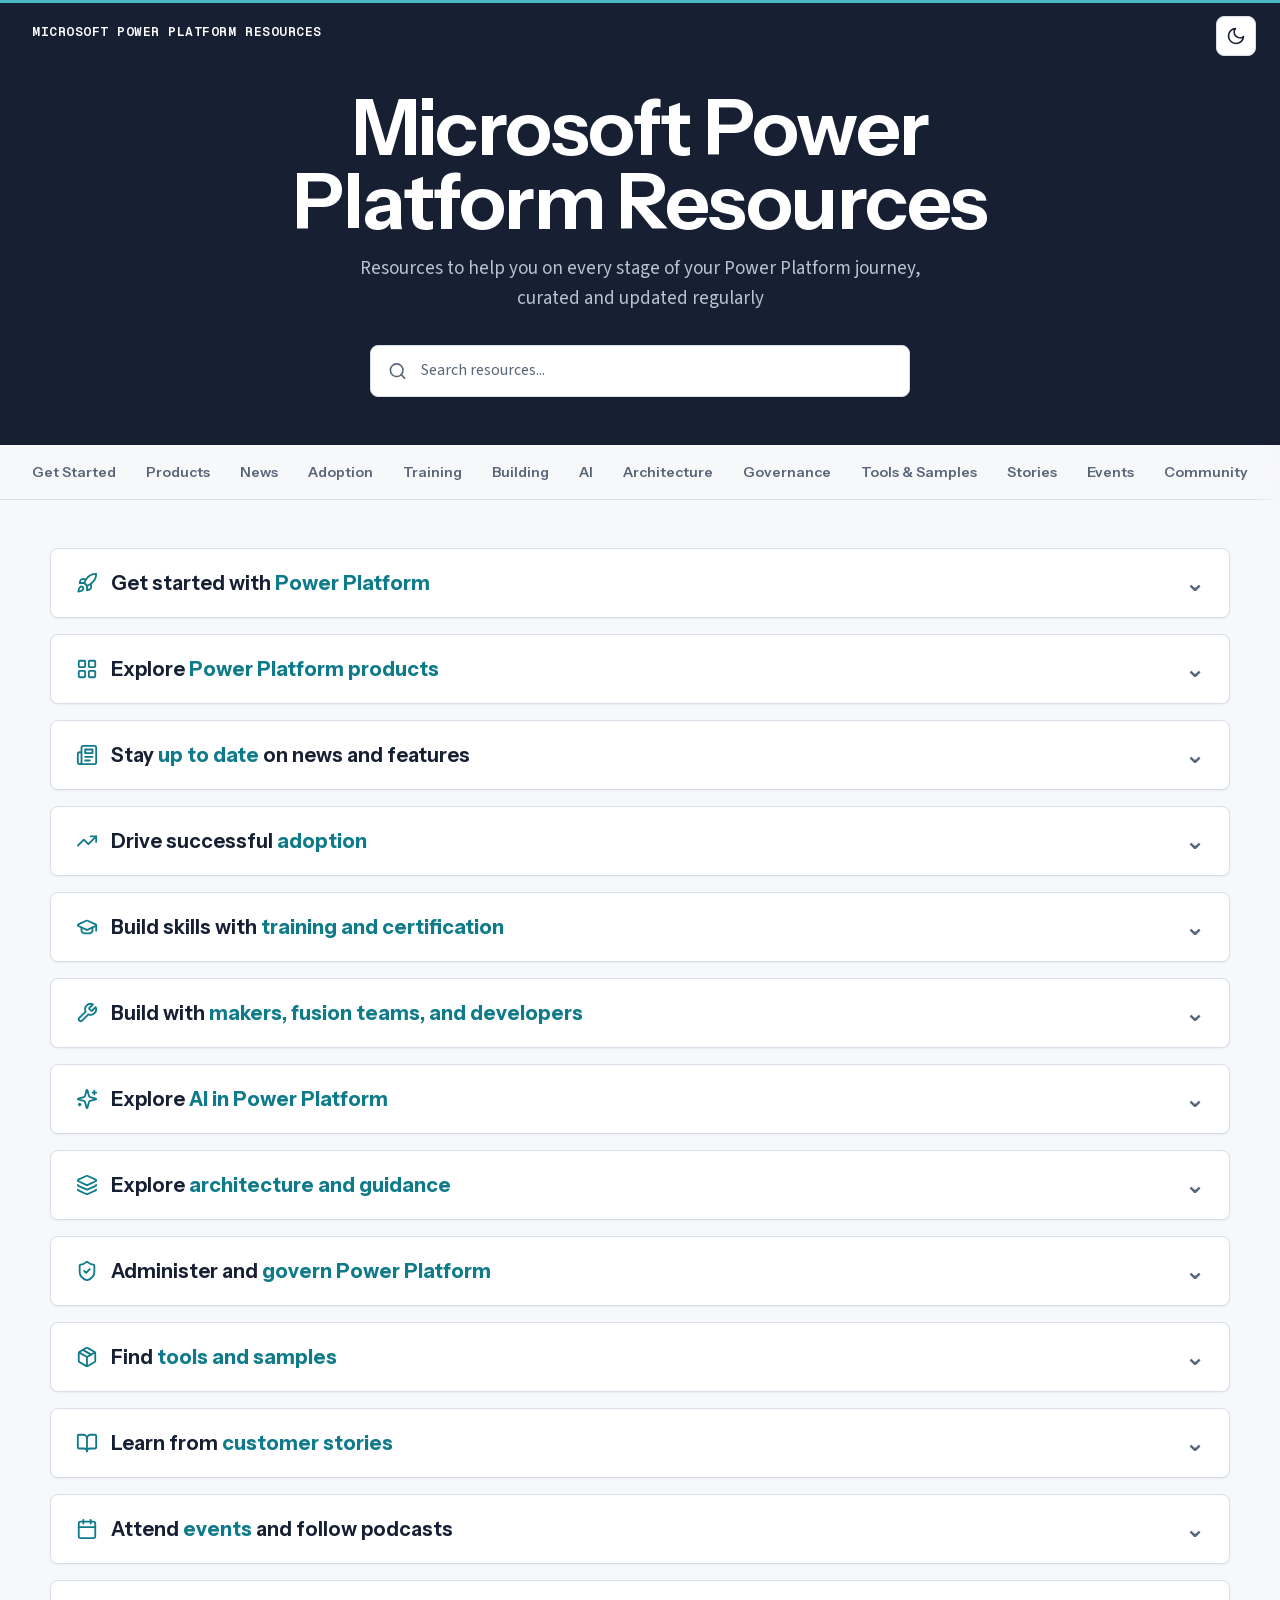
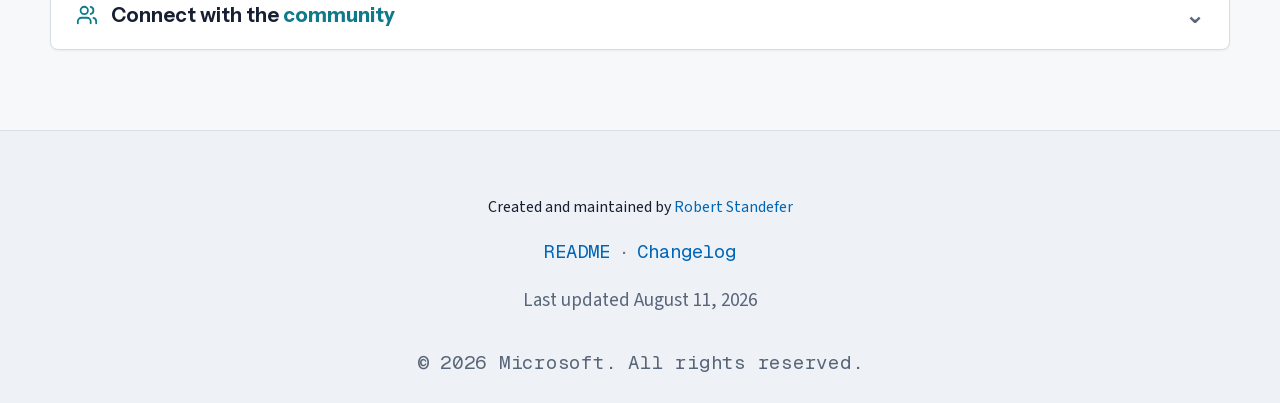
==== index.html @ 8df92d92 "Added footer links" ====
<!DOCTYPE HTML>
<html>

<head>
	<title>Microsoft Power Platform Resources</title>
	<meta charset="utf-8" />
	<meta name="viewport" content="width=device-width, initial-scale=1" />
	<meta name="description"
		content="A curated collection of learning, adoption, architecture, governance, development, AI, and community resources for Microsoft Power Platform." />
	<meta name="theme-color" content="#172033" />
	<link rel="canonical" href="https://microsoft.github.io/power-platform-resources/" />

	<meta property="og:type" content="website" />
	<meta property="og:site_name" content="Microsoft Power Platform Resources" />
	<meta property="og:title" content="Microsoft Power Platform Resources" />
	<meta property="og:description"
		content="Curated learning, adoption, architecture, governance, development, AI, and community resources for every stage of your Power Platform journey." />
	<meta property="og:url" content="https://microsoft.github.io/power-platform-resources/" />
	<meta property="og:locale" content="en_US" />
	<meta property="og:image"
		content="https://microsoft.github.io/power-platform-resources/images/og-power-platform-resources.png" />
	<meta property="og:image:secure_url"
		content="https://microsoft.github.io/power-platform-resources/images/og-power-platform-resources.png" />
	<meta property="og:image:type" content="image/png" />
	<meta property="og:image:width" content="1200" />
	<meta property="og:image:height" content="630" />
	<meta property="og:image:alt"
		content="Microsoft Power Platform Resources — curated guidance for every stage of your journey." />

	<meta name="twitter:card" content="summary_large_image" />
	<meta name="twitter:title" content="Microsoft Power Platform Resources" />
	<meta name="twitter:description"
		content="Curated resources for learning, building, governing, and growing with Microsoft Power Platform." />
	<meta name="twitter:image"
		content="https://microsoft.github.io/power-platform-resources/images/og-power-platform-resources.png" />
	<meta name="twitter:image:alt"
		content="Microsoft Power Platform Resources — curated guidance for every stage of your journey." />
	<script>
		(() => {
			const isValid = (value) => value === "light" || value === "dark";
			const param = new URLSearchParams(window.location.search).get("clawpilotTheme");
			let saved = null;
			try {
				saved = window.localStorage.getItem("clawpilotTheme");
			} catch (error) {
				saved = null;
			}
			const system = window.matchMedia("(prefers-color-scheme: dark)").matches ? "dark" : "light";
			const theme = [param, saved, system].find(isValid) || "light";
			document.documentElement.setAttribute("data-theme", theme);
		})();
	</script>
	<link rel="stylesheet" href="assets/css/main.css" />
	<link rel="icon" href="images/banner.png" sizes="32x32">
</head>

<body class="landing is-preload">
	<div class="site-controls">
		<button id="theme-toggle" class="theme-toggle" type="button" aria-label="Switch color theme">
			<svg class="icon-moon" viewBox="0 0 24 24" aria-hidden="true">
				<path d="M21 12.79A9 9 0 1 1 11.21 3 7 7 0 0 0 21 12.79Z"></path>
			</svg>
			<svg class="icon-sun" viewBox="0 0 24 24" aria-hidden="true">
				<circle cx="12" cy="12" r="4"></circle>
				<path d="M12 2v2M12 20v2M4.93 4.93l1.42 1.42M17.66 17.66l1.41 1.41M2 12h2M20 12h2M4.93 19.07l1.42-1.42M17.66 6.34l1.41-1.41"></path>
			</svg>
		</button>
	</div>
	<header id="header" class="alt">
		<h1 id="logo"><a href="index.html">Microsoft Power Platform Resources</a></h1>
	</header>

	<!-- Banner -->
	<section id="banner">
		<div class="content">
			<div class="inner">
				<header>
					<h2>Microsoft Power Platform Resources</h2>
					<p>Resources to help you on every stage of your Power Platform journey,<br/> curated and updated regularly</p>
				</header>
				<div class="search-bar">
					<svg viewBox="0 0 24 24" aria-hidden="true">
						<circle cx="11" cy="11" r="8"></circle>
						<path d="m21 21-4.35-4.35"></path>
					</svg>
					<input id="searchInput" type="search" aria-label="Search resources"
						placeholder="Search resources..." autocomplete="off" />
				</div>
				<!-- <ul class="actions">
					<li><a href="#resources" class="button huge">Learning resources</a></li>
					<li><a href="#tools-samples" class="button huge">Tools</a></li>
				</ul> -->
			</div>
		</div>
	</section>
	<nav class="nav-strip" aria-label="Resource categories">
		<a href="#get-started">Get Started</a>
		<a href="#products">Products</a>
		<a href="#news">News</a>
		<a href="#adoption">Adoption</a>
		<a href="#training">Training</a>
		<a href="#building">Building</a>
		<a href="#ai-copilot">AI</a>
		<a href="#architecture-guidance">Architecture</a>
		<a href="#governance">Governance</a>
		<a href="#tools-samples">Tools &amp; Samples</a>
		<a href="#stories">Stories</a>
		<a href="#events">Events</a>
		<a href="#community">Community</a>
	</nav>
	<section id="resources" class="wrapper">
		<div class="inner">
			<div id="noResults" class="no-results" hidden role="status" aria-live="polite">
				<p class="no-results-title">No resources match <b><span id="noResultsQuery"></span></b>.</p>
				<p class="no-results-help">Try a different term, or browse everything.</p>
				<button type="button" id="clearSearch" class="no-results-clear">Clear search</button>
			</div>
			<details id="get-started">
				<summary><span class="cat-icon"><svg viewBox="0 0 24 24" fill="none" stroke="currentColor" stroke-width="2" stroke-linecap="round" stroke-linejoin="round" aria-hidden="true"><path d="M4.5 16.5c-1.5 1.26-2 5-2 5s3.74-.5 5-2c.71-.84.7-2.13-.09-2.91a2.18 2.18 0 0 0-2.91-.09z"/><path d="m12 15-3-3a22 22 0 0 1 2-3.95A12.88 12.88 0 0 1 22 2c0 2.72-.78 7.5-6 11a22.35 22.35 0 0 1-4 2z"/><path d="M9 12H4s.55-3.03 2-4c1.62-1.08 5 0 5 0"/><path d="M12 15v5s3.03-.55 4-2c1.08-1.62 0-5 0-5"/></svg></span>Get started with <b>Power Platform</b></summary>

				<ul>
					<h5>Get informed</h5>
					<li><a href="https://www.microsoft.com/power-platform/blog/2026/03/12/from-apps-to-agents-rearchitecting-enterprise-work-around-intent/"
							target="_blank" rel="noopener">From apps to agents: rearchitecting enterprise work around
							intent</a> by Charles Lamanna</li>
					<li><a href="https://www.microsoft.com/power-platform/blog/2025/11/18/inside-the-new-power-apps-the-future-of-app-development/"
							target="_blank" rel="noopener">Inside the new Power Apps: the future of app development</a>
					</li>
					<li>Product overviews - <a href="https://powerplatform.com" target="_blank" rel="noopener">Power
							Platform</a> | <a href="https://powerapps.com" target="_blank" rel="noopener">Power Apps</a>
						| <a href="https://www.microsoft.com/power-platform/products/power-automate" target="_blank"
							rel="noopener">Power Automate</a> | <a
							href="https://www.microsoft.com/power-platform/products/power-pages/" target="_blank"
							rel="noopener">Power Pages</a> | <a href="https://aka.ms/Dataverse" target="_blank"
							rel="noopener">Dataverse</a> | <a href="https://powerbi.com" target="_blank"
							rel="noopener">Power BI</a> | <a href="https://powerplatform.microsoft.com/trusted-cloud/"
							target="_blank" rel="noopener">Security and Governance</a> | <a
							href="https://powerplatform.microsoft.com/connectors/" target="_blank"
							rel="noopener">Connectors</a></li>
					<li>Customer stories - <a href="https://aka.ms/PowerPlatformStories" target="_blank"
							rel="noopener">100+ stories</a> | <a href="https://aka.ms/PowerPlatformVideos"
							target="_blank" rel="noopener">100+ videos</a> | <a href="https://aka.ms/PowerChamps"
							target="_blank" rel="noopener">25+ hero profiles</a> | <a href="https://aka.ms/PowerForPros"
							target="_blank" rel="noopener">Pro-dev stories</a> | <a
							href="https://learn.microsoft.com/power-platform/guidance/case-studies/"
							target="_blank" rel="noopener">Technical case studies</a></li>
				</ul>
				<ul>
					<h5>Learn</h5>
					<li>Start learning - <a href="https://learn.microsoft.com/training/powerplatform/" target="_blank"
							rel="noopener">Power Platform training hub</a> | <a
							href="https://learn.microsoft.com/training/browse/?products=power-platform" target="_blank"
							rel="noopener">browse all learning paths and modules</a></li>
					<li>Join a free hands-on learning program - <a href="https://powerup.microsoft.com/" target="_blank"
							rel="noopener">Power Up</a></li>
					<li>Create your first - <a
							href="https://learn.microsoft.com/power-apps/maker/plan-designer/create-plan"
							target="_blank" rel="noopener">solution with the plan designer</a> | <a
							href="https://learn.microsoft.com/training/paths/create-powerapps/" target="_blank"
							rel="noopener">canvas app</a> | <a
							href="https://learn.microsoft.com/power-apps/maker/model-driven-apps/model-driven-app-overview"
							target="_blank" rel="noopener">model-driven app</a> | <a
							href="https://learn.microsoft.com/power-automate/getting-started" target="_blank"
							rel="noopener">cloud flow</a> | <a
							href="https://learn.microsoft.com/power-pages/getting-started/create-manage"
							target="_blank" rel="noopener">website</a></li>
					<li>Join an 'in a Day' workshop - <a
							href="https://learn.microsoft.com/power-platform/guidance/adoption/in-a-day"
							target="_blank" rel="noopener">workshop guidance</a> | <a href="https://aka.ms/appinaday"
							target="_blank" rel="noopener">App in a Day</a> | <a href="https://aka.ms/RPAInADay"
							target="_blank" rel="noopener">Automation in a Day</a> | <a
							href="https://aka.ms/PowerPagesInADay" target="_blank" rel="noopener">Power Pages in a
							Day</a></li>
					<li>Sign in and explore samples and templates - <a href="https://make.powerapps.com" target="_blank"
							rel="noopener">Power Apps</a> | <a href="https://make.powerautomate.com" target="_blank"
							rel="noopener">Power Automate</a> | <a href="https://make.powerpages.microsoft.com"
							target="_blank" rel="noopener">Power Pages</a></li>
					<li>Browse product documentation - <a href="https://learn.microsoft.com/power-apps/"
							target="_blank" rel="noopener">Power Apps</a> | <a
							href="https://learn.microsoft.com/power-automate/" target="_blank" rel="noopener">Power
							Automate</a> | <a href="https://learn.microsoft.com/power-pages/" target="_blank"
							rel="noopener">Power Pages</a> | <a
							href="https://learn.microsoft.com/power-apps/maker/data-platform/data-platform-intro"
							target="_blank" rel="noopener">Dataverse</a> | <a
							href="https://learn.microsoft.com/power-bi/" target="_blank" rel="noopener">Power BI</a> |
						<a href="https://learn.microsoft.com/connectors/" target="_blank" rel="noopener">Connectors</a>
					</li>
					<li>Watch videos - <a href="https://www.youtube.com/@MSPowerPlatform" target="_blank"
							rel="noopener">Power Platform</a> | <a href="https://www.youtube.com/@MicrosoftPowerApps"
							target="_blank" rel="noopener">Power Apps</a> | <a
							href="https://www.youtube.com/@MicrosoftPowerAutomate" target="_blank" rel="noopener">Power
							Automate</a> | <a href="https://www.youtube.com/user/mspowerbi" target="_blank"
							rel="noopener">Power BI</a> | <a href="https://aka.ms/powercatlive" target="_blank"
							rel="noopener">Power CAT Live</a> | <a
							href="https://www.youtube.com/playlist?list=PLXtHYVsvn_b9MQ5eu2zb9ZYNLnDWsYAeL"
							target="_blank" rel="noopener">Power Platform on Microsoft Mechanics</a></li>
					<li><a href="https://community.powerplatform.com/" target="_blank" rel="noopener">Power Platform
							Community</a></li>
					<li><a href="https://www.microsoft.com/power-platform/products/power-apps/partners"
							target="_blank" rel="noopener">Get expert help from partners</a></li>
				</ul>
			</details>

			<details id="products">
				<summary><span class="cat-icon"><svg viewBox="0 0 24 24" fill="none" stroke="currentColor" stroke-width="2" stroke-linecap="round" stroke-linejoin="round" aria-hidden="true"><rect width="7" height="7" x="3" y="3" rx="1"/><rect width="7" height="7" x="14" y="3" rx="1"/><rect width="7" height="7" x="3" y="14" rx="1"/><rect width="7" height="7" x="14" y="14" rx="1"/></svg></span>Explore <b>Power Platform products</b></summary>
				<h5>Power Apps</h5>
				<ul>
					<li><a href="https://powerapps.microsoft.com/" target="_blank" rel="noopener">Website</a> | <a
							href="https://www.microsoft.com/power-platform/blog/power-apps/" target="_blank"
							rel="noopener">Blog</a> | <a href="https://learn.microsoft.com/power-apps/" target="_blank"
							rel="noopener">Documentation</a> | <a
							href="https://community.powerplatform.com/forums/thread/?groupid=b5652dc6-2c99-4e33-8b6f-45be4a896a40"
							target="_blank" rel="noopener">Community</a> | <a href="https://aka.ms/powerapps-ideas"
							target="_blank" rel="noopener">Suggest Ideas</a></li>
					<li><a href="https://learn.microsoft.com/power-apps/whats-new" target="_blank" rel="noopener">What's
							new in Power Apps</a></li>
					<li>The new Power Apps (vibe coding) - <a href="https://vibe.powerapps.com" target="_blank"
							rel="noopener">vibe.powerapps.com</a> | <a
							href="https://learn.microsoft.com/power-apps/vibe/overview" target="_blank"
							rel="noopener">documentation</a></li>
					<li>Canvas apps - <a
							href="https://learn.microsoft.com/power-apps/maker/canvas-apps/getting-started"
							target="_blank" rel="noopener">complete guide to building canvas apps</a></li>
					<li>Model-driven apps - <a
							href="https://learn.microsoft.com/power-apps/maker/model-driven-apps/model-driven-app-overview"
							target="_blank" rel="noopener">overview</a> | <a
							href="https://learn.microsoft.com/power-apps/maker/model-driven-apps/model-app-page-overview"
							target="_blank" rel="noopener">custom pages</a></li>
					<li><a href="https://www.microsoft.com/power-platform/products/power-apps/pricing" target="_blank"
							rel="noopener">Licensing and pricing</a></li>
					<li>Support - <a
							href="https://learn.microsoft.com/troubleshoot/power-platform/power-apps/create-and-use-apps/common-issues-and-resolutions"
							target="_blank" rel="noopener">common issues and resolutions</a> | <a
							href="https://www.microsoft.com/power-platform/products/power-apps/support" target="_blank"
							rel="noopener">create a support ticket</a></li>
				</ul>
				<h5>Power Automate</h5>
				<ul>
					<li><a href="https://make.powerautomate.com/" target="_blank" rel="noopener">Website</a> | <a
							href="https://techcommunity.microsoft.com/t5/power-automate-blog/bg-p/PowerAutomate"
							target="_blank" rel="noopener">Blog</a> | <a
							href="https://learn.microsoft.com/power-automate/" target="_blank"
							rel="noopener">Documentation</a> | <a
							href="https://community.powerplatform.com/forums/thread/?groupid=46ce02a3-e1a7-4176-81fc-d93a4001d287"
							target="_blank" rel="noopener">Community</a> | <a href="https://aka.ms/msflow-ideas"
							target="_blank" rel="noopener">Suggest Ideas</a></li>
					<li><a href="https://learn.microsoft.com/power-automate/whats-new" target="_blank"
							rel="noopener">What's new in Power Automate</a></li>
					<li>Flow types - <a href="https://learn.microsoft.com/power-automate/flow-types" target="_blank"
							rel="noopener">cloud, desktop, and generative flows</a> | <a
							href="https://learn.microsoft.com/power-automate/overview-cloud" target="_blank"
							rel="noopener">cloud flows overview</a> | <a
							href="https://learn.microsoft.com/power-automate/desktop-flows/introduction"
							target="_blank" rel="noopener">desktop flows and RPA</a></li>
					<li><a href="https://www.microsoft.com/power-platform/products/power-automate/pricing"
							target="_blank" rel="noopener">Licensing and pricing</a></li>
					<li><a href="https://www.microsoft.com/power-platform/products/power-automate/support"
							target="_blank" rel="noopener">Support</a></li>
				</ul>
				<h5>Power Pages</h5>
				<ul>
					<li><a href="https://www.microsoft.com/power-platform/products/power-pages/" target="_blank"
							rel="noopener">Website</a> | <a href="https://learn.microsoft.com/power-pages/introduction"
							target="_blank" rel="noopener">Documentation</a> | <a
							href="https://community.powerplatform.com/forums/thread/?groupid=5499ddd0-dd7f-4c63-97e9-b2bba866b08f"
							target="_blank" rel="noopener">Community</a> | <a href="https://aka.ms/MPP_Ideas"
							target="_blank" rel="noopener">Suggest Ideas</a></li>
					<li>Get started - <a
							href="https://learn.microsoft.com/power-pages/getting-started/tutorial-overview"
							target="_blank" rel="noopener">tutorials</a> | <a
							href="https://learn.microsoft.com/power-pages/templates/" target="_blank"
							rel="noopener">site templates</a> | <a href="https://make.powerpages.microsoft.com/"
							target="_blank" rel="noopener">design studio</a></li>
					<li>Learning paths - <a href="https://learn.microsoft.com/training/paths/power-pages-get-started/"
							target="_blank" rel="noopener">get started with Power Pages</a> | <a
							href="https://learn.microsoft.com/training/paths/extend-power-pages/" target="_blank"
							rel="noopener">extend Power Pages</a></li>
					<li><a href="https://www.microsoft.com/power-platform/products/power-pages/support" target="_blank"
							rel="noopener">Support</a></li>
				</ul>
				<h5>Microsoft Dataverse</h5>
				<ul>
					<li><a href="https://aka.ms/Dataverse" target="_blank" rel="noopener">Website</a> | <a
							href="https://learn.microsoft.com/power-apps/maker/data-platform/data-platform-intro"
							target="_blank" rel="noopener">Documentation</a> | <a
							href="https://learn.microsoft.com/power-apps/developer/data-platform/overview"
							target="_blank" rel="noopener">Developer guide</a></li>
					<li>Build your data model - <a
							href="https://learn.microsoft.com/power-apps/maker/data-platform/create-edit-entities-portal"
							target="_blank" rel="noopener">create and edit tables</a> | <a
							href="https://learn.microsoft.com/power-apps/maker/data-platform/data-platform-create-business-rule"
							target="_blank" rel="noopener">business rules</a> | <a
							href="https://learn.microsoft.com/power-apps/maker/data-platform/create-edit-virtual-entities"
							target="_blank" rel="noopener">virtual tables</a> | <a
							href="https://learn.microsoft.com/power-apps/maker/data-platform/create-edit-elastic-tables"
							target="_blank" rel="noopener">elastic tables</a></li>
					<li><a href="https://learn.microsoft.com/power-apps/teams/overview-data-platform" target="_blank"
							rel="noopener">Dataverse for Teams</a></li>
					<li><a href="https://learn.microsoft.com/power-platform/admin/capacity-storage" target="_blank"
							rel="noopener">Capacity and storage</a></li>
				</ul>
				<h5>Power BI</h5>
				<ul>
					<li><a href="https://powerbi.com" target="_blank" rel="noopener">Website</a> | <a
							href="https://powerbi.microsoft.com/blog/" target="_blank" rel="noopener">Blog</a> | <a
							href="https://learn.microsoft.com/power-bi/" target="_blank" rel="noopener">Documentation</a>
						| <a href="https://community.powerbi.com/" target="_blank" rel="noopener">Community</a></li>
					<li><a href="https://powerbi.microsoft.com/roadmap/" target="_blank" rel="noopener">Product
							updates</a></li>
					<li><a href="https://www.youtube.com/user/mspowerbi" target="_blank" rel="noopener">YouTube
							channel</a></li>
					<li><a href="https://powerbi.microsoft.com/pricing/" target="_blank" rel="noopener">Licensing and
							pricing</a></li>
				</ul>
			</details>
			<details id="news">
				<summary><span class="cat-icon"><svg viewBox="0 0 24 24" fill="none" stroke="currentColor" stroke-width="2" stroke-linecap="round" stroke-linejoin="round" aria-hidden="true"><path d="M4 22h16a2 2 0 0 0 2-2V4a2 2 0 0 0-2-2H8a2 2 0 0 0-2 2v16a2 2 0 0 1-2 2Zm0 0a2 2 0 0 1-2-2v-9c0-1.1.9-2 2-2h2"/><path d="M18 14h-8"/><path d="M15 18h-5"/><path d="M10 6h8v4h-8V6Z"/></svg></span>Stay <b>up to date</b> on news and features</summary>
				<ul>
					<li>Latest shipped features - <a href="https://aka.ms/PAWeeklyReleaseNotes" target="_blank"
							rel="noopener">Power Apps released versions</a> | <a
							href="https://learn.microsoft.com/power-platform/released-versions/power-automate"
							target="_blank" rel="noopener">Power Automate released versions</a></li>
					<li>What's new - <a href="https://learn.microsoft.com/power-apps/whats-new" target="_blank"
							rel="noopener">Power Apps</a> | <a href="https://learn.microsoft.com/power-automate/whats-new"
							target="_blank" rel="noopener">Power Automate</a> | <a
							href="https://www.microsoft.com/power-platform/blog/2026/08/06/whats-new-in-power-platform-july-august-2026-feature-update/"
							target="_blank" rel="noopener">Monthly feature update (blog)</a></li>
					<li>Release plans - <a href="https://learn.microsoft.com/power-platform/release-plan/2026wave1/"
							target="_blank" rel="noopener">2026 Wave 1</a> | <a
							href="https://aka.ms/PowerPlatformReleasePlanner" target="_blank" rel="noopener">Release
							Planner</a></li>
					<li>2026 Wave 1 by product - <a
							href="https://learn.microsoft.com/power-platform/release-plan/2026wave1/power-apps/"
							target="_blank" rel="noopener">Power Apps</a> | <a
							href="https://learn.microsoft.com/power-platform/release-plan/2026wave1/power-automate/"
							target="_blank" rel="noopener">Power Automate</a> | <a
							href="https://learn.microsoft.com/power-platform/release-plan/2026wave1/power-pages/"
							target="_blank" rel="noopener">Power Pages</a> | <a
							href="https://learn.microsoft.com/power-platform/release-plan/2026wave1/data-platform/"
							target="_blank" rel="noopener">Dataverse</a> | <a
							href="https://learn.microsoft.com/power-platform/release-plan/2026wave1/power-platform-governance-administration/"
							target="_blank" rel="noopener">Governance and administration</a></li>
					<li>Important changes and deprecations - <a
							href="https://learn.microsoft.com/power-platform/important-changes-coming" target="_blank"
							rel="noopener">Power Platform</a> | <a
							href="https://learn.microsoft.com/power-apps/maker/canvas-apps/important-changes-deprecations"
							target="_blank" rel="noopener">canvas apps</a></li>
					<li>Event announcements - <a
							href="https://news.microsoft.com/build-2026-live-blog/microsoft-build-2026-live/"
							target="_blank" rel="noopener">Microsoft Build 2026</a> | <a
							href="https://www.microsoft.com/power-platform/blog/2026/06/04/microsoft-dataverse-plugin-unleashing-coding-agents-on-the-enterprise-microsoft-build-2026/"
							target="_blank" rel="noopener">Dataverse plugin at Build 2026</a></li>
					<li><a href="https://www.microsoft.com/power-platform/blog/2026/07/06/dataverse-july2026/"
							target="_blank" rel="noopener">Dataverse is your agent data platform</a></li>
				</ul>
			</details>
			<details id="adoption">
				<summary><span class="cat-icon"><svg viewBox="0 0 24 24" fill="none" stroke="currentColor" stroke-width="2" stroke-linecap="round" stroke-linejoin="round" aria-hidden="true"><polyline points="22 7 13.5 15.5 8.5 10.5 2 17"/><polyline points="16 7 22 7 22 13"/></svg></span>Drive successful <b>adoption</b></summary>
				<ul>
					<li><a href="https://adoption.microsoft.com/powerplatform" target="_blank" rel="noopener">Power
							Platform Adoption</a> | <a href="https://aka.ms/powerplatformadoptionworkbook"
							target="_blank" rel="noopener">workbook (PPT)</a> | <a
							href="https://learn.microsoft.com/power-platform/guidance/adoption/methodology"
							target="_blank" rel="noopener">adoption methodology</a> | <a
							href="https://learn.microsoft.com/power-platform/guidance/adoption/maturity-model"
							target="_blank" rel="noopener">maturity model</a></li>
					<li><a href="https://learn.microsoft.com/assessments/3c62fd23-9d36-491c-8941-26d5553365f8/"
							target="_blank" rel="noopener">Adoption assessment</a> | <a
							href="https://aka.ms/pasolutionreview" target="_blank" rel="noopener">Power Platform
							Solution Assessment</a></li>
					<li>Patterns of Value - <a
							href="https://adoption.microsoft.com/customer-hub/patterns-of-value-power-platform/"
							target="_blank" rel="noopener">webinar series</a></li>
					<li>Run your own enablement events - <a
							href="https://learn.microsoft.com/power-platform/guidance/adoption/in-a-day"
							target="_blank" rel="noopener">'in a Day' workshop guidance</a></li>
					<li>Guidance and best practices - <a href="https://aka.ms/PowerPlatformGuidance" target="_blank"
							rel="noopener">Power Platform guidance</a> | <a
							href="https://learn.microsoft.com/power-apps/guidance/" target="_blank" rel="noopener">Power
							Apps guidance</a> | <a href="https://learn.microsoft.com/power-automate/guidance/"
							target="_blank" rel="noopener">Power Automate guidance</a> | <a
							href="https://learn.microsoft.com/power-pages/guidance/" target="_blank"
							rel="noopener">Power Pages guidance</a> | <a href="https://aka.ms/pparchseries"
							target="_blank" rel="noopener">architecture video series</a></li>
					<li>Architecture - <a href="https://aka.ms/powerarchitecture" target="_blank"
							rel="noopener">Guidance for architecting solutions</a> | <a href="https://aka.ms/powa"
							target="_blank" rel="noopener">Design and build well-architected workloads</a></li>
				</ul>
			</details>
			<details id="training">
				<summary><span class="cat-icon"><svg viewBox="0 0 24 24" fill="none" stroke="currentColor" stroke-width="2" stroke-linecap="round" stroke-linejoin="round" aria-hidden="true"><path d="M21.42 10.922a1 1 0 0 0-.019-1.838L12.83 5.18a2 2 0 0 0-1.66 0L2.6 9.08a1 1 0 0 0 0 1.832l8.57 3.908a2 2 0 0 0 1.66 0z"/><path d="M22 10v6"/><path d="M6 12.5V16a6 3 0 0 0 12 0v-3.5"/></svg></span>Build skills with <b>training and certification</b></summary>
				<h5>Microsoft certifications</h5>
				<ul>
					<li><a href="https://learn.microsoft.com/credentials/browse/?products=power-platform"
							target="_blank" rel="noopener">Browse Power Platform credentials</a></li>
					<li>Active certifications - <a
							href="https://learn.microsoft.com/credentials/certifications/power-platform-fundamentals/"
							target="_blank" rel="noopener">PL-900 Fundamentals</a> | <a
							href="https://learn.microsoft.com/credentials/certifications/power-platform-functional-consultant-associate/"
							target="_blank" rel="noopener">PL-200 Functional Consultant</a> | <a
							href="https://learn.microsoft.com/credentials/certifications/power-platform-developer-associate/"
							target="_blank" rel="noopener">PL-400 Developer</a></li>
					<li>Applied Skills - <a
							href="https://learn.microsoft.com/credentials/applied-skills/create-manage-canvas-apps-power-apps/"
							target="_blank" rel="noopener">Create and manage canvas apps with Power Apps</a> | <a
							href="https://learn.microsoft.com/credentials/applied-skills/create-and-manage-automated-processes-with-power-automate/"
							target="_blank" rel="noopener">Create and manage automated processes by using Power
							Automate</a></li>
				</ul>
				<h5>Microsoft Learn training</h5>
				<ul>
					<li><a href="https://learn.microsoft.com/training/powerplatform/" target="_blank"
							rel="noopener">Power Platform training hub</a> | <a
							href="https://learn.microsoft.com/training/browse/?products=power-platform" target="_blank"
							rel="noopener">browse all paths and modules</a></li>
					<li>Learning paths - <a
							href="https://learn.microsoft.com/training/paths/describe-business-value-microsoft-power-platform/"
							target="_blank" rel="noopener">business value of Power Platform</a> | <a
							href="https://learn.microsoft.com/training/paths/create-powerapps/" target="_blank"
							rel="noopener">create a canvas app</a> | <a
							href="https://learn.microsoft.com/training/paths/power-pages-get-started/" target="_blank"
							rel="noopener">get started with Power Pages</a></li>
					<li>Online workshops - <a href="https://aka.ms/appinaday" target="_blank" rel="noopener">App in a
							Day</a> | <a href="https://aka.ms/RPAInADay" target="_blank" rel="noopener">Automation in a
							Day</a> | <a href="https://aka.ms/PowerPagesInADay" target="_blank" rel="noopener">Power
							Pages in a Day</a></li>
					<li><a href="https://powerup.microsoft.com/" target="_blank" rel="noopener">Power Up Program</a> -
						free reskilling program for career changers</li>
				</ul>
				<h5>Online learning</h5>
				<ul>
					<li>Pluralsight - <a
							href="https://www.pluralsight.com/paths/microsoft-power-platform-fundamentals-pl-900"
							target="_blank" rel="noopener">Microsoft Power Platform Fundamentals</a></li>
					<li>LinkedIn Learning - <a
							href="https://www.linkedin.com/learning/search?keywords=microsoft%20power%20platform"
							target="_blank" rel="noopener">Power Platform classes</a></li>
					<li>Udemy - <a href="https://www.udemy.com/courses/search/?src=ukw&amp;q=power+platform"
							target="_blank" rel="noopener">Power Platform classes</a> | <a
							href="https://www.udemy.com/courses/search/?src=ukw&amp;q=power+apps" target="_blank"
							rel="noopener">Power Apps</a> | <a
							href="https://www.udemy.com/courses/search/?src=ukw&amp;q=power+automate" target="_blank"
							rel="noopener">Power Automate</a></li>
					<li>Power Platform Academy by Rory Neary - <a href="https://www.powerplatformlearn.academy/"
							target="_blank" rel="noopener">free courses</a></li>
				</ul>
				<h5>Community YouTube channels</h5>
				<ul>
					<li>Power Apps - <a href="https://www.youtube.com/@ShanesCows" target="_blank" rel="noopener">Shane
							Young</a> | <a href="https://www.youtube.com/@RezaDorrani" target="_blank"
							rel="noopener">Reza Dorrani</a> | <a href="https://www.youtube.com/@AprilDunnam"
							target="_blank" rel="noopener">April Dunnam</a> | <a
							href="https://www.youtube.com/@DarrenNeese" target="_blank" rel="noopener">Darren Neese</a>
						| <a href="https://www.youtube.com/@LisaCrosbie" target="_blank" rel="noopener">Lisa Crosbie</a>
						| <a href="https://www.youtube.com/@AndrewHess" target="_blank" rel="noopener">Andrew Hess</a>
					</li>
					<li>Power Automate and RPA - <a href="https://www.youtube.com/@DamienBird" target="_blank"
							rel="noopener">Damien Bird</a> | <a href="https://www.youtube.com/@AndersJensenDK"
							target="_blank" rel="noopener">Anders Jensen</a> | <a
							href="https://www.youtube.com/@PaulieM" target="_blank" rel="noopener">Paul Murana</a> | <a
							href="https://www.youtube.com/@TomaszPoszytek" target="_blank" rel="noopener">Tomasz
							Poszytek</a> | <a href="https://www.youtube.com/@ElaizaBenitez" target="_blank"
							rel="noopener">Elaiza Benitez</a> | <a href="https://www.youtube.com/@DhruvinShah"
							target="_blank" rel="noopener">Dhruvin Shah</a></li>
					<li>Power Pages and Dataverse - <a href="https://www.youtube.com/@readyxrm" target="_blank"
							rel="noopener">Nick Doelman</a> | <a href="https://www.youtube.com/@PragmaticWorks"
							target="_blank" rel="noopener">Pragmatic Works</a> | <a
							href="https://www.youtube.com/@DanielChristian19" target="_blank" rel="noopener">Daniel
							Christian</a></li>
				</ul>
				<h5>Community blogs</h5>
				<ul>
					<li>Power Apps - <a href="https://www.matthewdevaney.com" target="_blank" rel="noopener">Matthew
							Devaney</a> | <a href="https://www.powerapps911.com" target="_blank" rel="noopener">Shane
							Young</a> | <a href="https://rezadorrani.com" target="_blank" rel="noopener">Reza
							Dorrani</a> | <a href="https://michelcarlo.com" target="_blank" rel="noopener">Michel
							Mendes</a> | <a href="https://www.flowjoe.io" target="_blank" rel="noopener">Joe Unwin</a>
					</li>
					<li>Power Automate - <a href="https://damobird365.com" target="_blank" rel="noopener">Damien
							Bird</a> | <a href="https://poszytek.eu" target="_blank" rel="noopener">Tomasz Poszytek</a>
						| <a href="https://johnliu.net" target="_blank" rel="noopener">John Liu</a></li>
					<li>Power Pages - <a href="https://readyxrm.blog" target="_blank" rel="noopener">Nick Doelman</a>
					</li>
				</ul>
				<h5>Books</h5>
				<ul>
					<li><a href="https://www.packtpub.com/en-us/product/microsoft-power-apps-cookbook-9781835462485"
							target="_blank" rel="noopener">Microsoft Power Apps Cookbook, 3rd Edition</a> by Eickhel
						Mendoza (Packt, 2024)</li>
					<li><a href="https://landing.packtpub.com/microsoft-power-platform-solutions-architects-handbook-second-edition/"
							target="_blank" rel="noopener">Microsoft Power Platform Solutions Architect's Handbook, 2nd
							Edition</a> by Hugo Herrera (Packt, 2025)</li>
				</ul>
			</details>
			<details id="building">
				<summary><span class="cat-icon"><svg viewBox="0 0 24 24" fill="none" stroke="currentColor" stroke-width="2" stroke-linecap="round" stroke-linejoin="round" aria-hidden="true"><path d="M14.7 6.3a1 1 0 0 0 0 1.4l1.6 1.6a1 1 0 0 0 1.4 0l3.77-3.77a6 6 0 0 1-7.94 7.94l-6.91 6.91a2.12 2.12 0 0 1-3-3l6.91-6.91a6 6 0 0 1 7.94-7.94l-3.76 3.76z"/></svg></span>Build with <b>makers, fusion teams, and developers</b></summary>
				<ul>
					<h5>Maker essentials</h5>
					<li>Power Fx - <a href="https://learn.microsoft.com/power-platform/power-fx/overview"
							target="_blank" rel="noopener">language overview</a> | <a
							href="https://learn.microsoft.com/power-platform/power-fx/formula-reference-canvas-apps"
							target="_blank" rel="noopener">formula reference</a> | <a
							href="https://learn.microsoft.com/power-apps/maker/canvas-apps/reference-properties"
							target="_blank" rel="noopener">controls and properties</a></li>
					<li>Design better apps - <a
							href="https://learn.microsoft.com/power-apps/maker/canvas-apps/build-responsive-apps"
							target="_blank" rel="noopener">responsive layouts</a> | <a
							href="https://learn.microsoft.com/power-apps/maker/canvas-apps/controls/modern-controls/overview-modern-controls"
							target="_blank" rel="noopener">modern controls and theming</a> | <a
							href="https://learn.microsoft.com/power-apps/maker/canvas-apps/accessible-apps"
							target="_blank" rel="noopener">accessible apps</a> | <a
							href="https://learn.microsoft.com/power-apps/maker/canvas-apps/create-performant-apps-overview"
							target="_blank" rel="noopener">performant apps</a></li>
					<li>Plan and prototype - <a
							href="https://learn.microsoft.com/power-apps/maker/plan-designer/create-plan"
							target="_blank" rel="noopener">plan designer</a> | <a href="https://vibe.powerapps.com"
							target="_blank" rel="noopener">the new Power Apps (vibe coding)</a></li>
					<li>Work offline - <a
							href="https://learn.microsoft.com/power-apps/maker/canvas-apps/offline-apps" target="_blank"
							rel="noopener">build an offline-capable canvas app</a></li>
					<li>Automate work - <a href="https://learn.microsoft.com/power-automate/triggers-introduction"
							target="_blank" rel="noopener">choose the right trigger</a> | <a
							href="https://learn.microsoft.com/power-automate/use-expressions-in-conditions"
							target="_blank" rel="noopener">expressions in conditions</a> | <a
							href="https://learn.microsoft.com/azure/logic-apps/expression-functions-reference"
							target="_blank" rel="noopener">expression functions reference</a> | <a
							href="https://learn.microsoft.com/power-automate/get-started-approvals" target="_blank"
							rel="noopener">approvals</a> | <a
							href="https://learn.microsoft.com/power-automate/business-process-flows-overview"
							target="_blank" rel="noopener">business process flows</a></li>
					<li>Troubleshoot and harden flows - <a
							href="https://learn.microsoft.com/power-automate/fix-flow-failures" target="_blank"
							rel="noopener">troubleshoot a cloud flow</a> | <a
							href="https://learn.microsoft.com/power-automate/guidance/coding-guidelines/error-handling"
							target="_blank" rel="noopener">robust error handling</a> | <a
							href="https://learn.microsoft.com/power-automate/guidance/coding-guidelines/use-consistent-naming-conventions"
							target="_blank" rel="noopener">naming conventions</a> | <a
							href="https://learn.microsoft.com/power-automate/limits-and-config" target="_blank"
							rel="noopener">limits and throttling</a></li>
				</ul>

				<h3 class="category-subtitle">Robotic process automation and process mining</h3>
				<ul>
					<li>Power Automate for desktop - <a
							href="https://learn.microsoft.com/power-automate/desktop-flows/introduction"
							target="_blank" rel="noopener">introduction</a> | <a
							href="https://learn.microsoft.com/power-automate/desktop-flows/actions-reference"
							target="_blank" rel="noopener">actions reference</a> | <a
							href="https://learn.microsoft.com/power-automate/desktop-flows/manage-machines"
							target="_blank" rel="noopener">manage machines</a></li>
					<li>Scale unattended automation - <a
							href="https://learn.microsoft.com/power-automate/desktop-flows/run-unattended-desktop-flows"
							target="_blank" rel="noopener">run unattended desktop flows</a> | <a
							href="https://learn.microsoft.com/power-automate/desktop-flows/hosted-rpa-overview"
							target="_blank" rel="noopener">hosted RPA</a> | <a
							href="https://learn.microsoft.com/power-automate/desktop-flows/hosted-machine-groups"
							target="_blank" rel="noopener">hosted machine groups</a></li>
					<li>Self-healing desktop flows - <a
							href="https://learn.microsoft.com/power-automate/desktop-flows/self-healing" target="_blank"
							rel="noopener">documentation</a></li>
					<li>Find what to automate - <a
							href="https://learn.microsoft.com/power-automate/process-mining-overview" target="_blank"
							rel="noopener">process mining</a> | <a
							href="https://learn.microsoft.com/power-automate/task-mining-overview" target="_blank"
							rel="noopener">task mining</a></li>
				</ul>

				<h3 class="category-subtitle">Pro-developer resources</h3>
				<ul>
					<li>Fusion development - <a href="https://aka.ms/fusiondevpath" target="_blank"
							rel="noopener">learning path</a> | <a href="https://aka.ms/fusiondevbook" target="_blank"
							rel="noopener">ebook</a></li>
					<li>Power Apps developer plan - <a href="https://learn.microsoft.com/power-platform/developer/plan"
							target="_blank" rel="noopener">documentation</a></li>
					<li>Tooling - <a href="https://learn.microsoft.com/power-platform/developer/cli/introduction"
							target="_blank" rel="noopener">Power Platform CLI</a> | <a
							href="https://learn.microsoft.com/power-platform/developer/howto/install-vs-code-extension"
							target="_blank" rel="noopener">Visual Studio Code extension</a></li>
					<li>Power Apps component framework - <a
							href="https://learn.microsoft.com/power-apps/developer/component-framework/overview"
							target="_blank" rel="noopener">overview</a> | <a
							href="https://learn.microsoft.com/power-apps/developer/component-framework/create-custom-controls-using-pcf"
							target="_blank" rel="noopener">build a code component</a> | <a href="https://pcf.gallery/"
							target="_blank" rel="noopener">community gallery</a></li>
					<li>Extend Dataverse - <a
							href="https://learn.microsoft.com/power-apps/developer/data-platform/webapi/overview"
							target="_blank" rel="noopener">Web API</a> | <a
							href="https://learn.microsoft.com/power-apps/developer/data-platform/plug-ins"
							target="_blank" rel="noopener">plug-ins</a> | <a
							href="https://learn.microsoft.com/power-apps/developer/data-platform/custom-api"
							target="_blank" rel="noopener">custom APIs</a> | <a
							href="https://learn.microsoft.com/power-apps/developer/data-platform/elastic-tables"
							target="_blank" rel="noopener">elastic tables for developers</a></li>
					<li>Extend Power Pages - <a
							href="https://learn.microsoft.com/power-pages/configure/vs-code-extension" target="_blank"
							rel="noopener">VS Code extension</a> | <a
							href="https://learn.microsoft.com/power-pages/configure/power-platform-cli" target="_blank"
							rel="noopener">pac pages CLI</a> | <a
							href="https://learn.microsoft.com/power-pages/configure/liquid/liquid-overview"
							target="_blank" rel="noopener">Liquid reference</a> | <a
							href="https://learn.microsoft.com/power-pages/configure/web-api-overview" target="_blank"
							rel="noopener">portals Web API</a></li>
					<li>Custom connectors - <a href="https://learn.microsoft.com/connectors/custom-connectors/"
							target="_blank" rel="noopener">overview</a> | <a
							href="https://learn.microsoft.com/connectors/custom-connectors/create-custom-connector-aad-protected-azure-functions"
							target="_blank" rel="noopener">call Entra ID protected Azure Functions</a></li>
					<li>Low code application development on Azure - <a
							href="https://azure.microsoft.com/solutions/low-code-application-development/"
							target="_blank" rel="noopener">landing page</a> | <a
							href="https://www.youtube.com/playlist?list=PL8IYfXypsj2Dp-jDh4TpkxnYlGmIccKfM"
							target="_blank" rel="noopener">YouTube video playlist</a></li>
				</ul>

				<h3 class="category-subtitle">Data and integration</h3>
				<ul>
					<li>Connectors - <a href="https://learn.microsoft.com/connectors/" target="_blank"
							rel="noopener">documentation</a> | <a
							href="https://learn.microsoft.com/connectors/connector-reference/" target="_blank"
							rel="noopener">full connector reference</a></li>
					<li>Power Query - <a href="https://learn.microsoft.com/power-query/" target="_blank"
							rel="noopener">documentation</a></li>
					<li>On-premises data gateway - <a
							href="https://learn.microsoft.com/data-integration/gateway/service-gateway-onprem"
							target="_blank" rel="noopener">documentation</a></li>
					<li>Analytics on Dataverse data - <a
							href="https://learn.microsoft.com/power-apps/maker/data-platform/azure-synapse-link-view-in-fabric"
							target="_blank" rel="noopener">Link to Microsoft Fabric</a> | <a
							href="https://learn.microsoft.com/power-apps/maker/data-platform/export-to-data-lake"
							target="_blank" rel="noopener">Azure Synapse Link for Dataverse</a></li>
					<li>Microsoft Dataverse and Power BI - <a
							href="https://learn.microsoft.com/power-apps/maker/common-data-service/data-platform-powerbi-connector"
							target="_blank" rel="noopener">documentation</a></li>
					<li>Long-term data retention - <a
							href="https://learn.microsoft.com/power-apps/maker/data-platform/data-retention-overview"
							target="_blank" rel="noopener">documentation</a></li>
				</ul>
			</details>
			<details id="ai-copilot">
				<summary><span class="cat-icon"><svg viewBox="0 0 24 24" fill="none" stroke="currentColor" stroke-width="2" stroke-linecap="round" stroke-linejoin="round" aria-hidden="true"><path d="M9.937 15.5A2 2 0 0 0 8.5 14.063l-6.135-1.582a.5.5 0 0 1 0-.962L8.5 9.936A2 2 0 0 0 9.937 8.5l1.582-6.135a.5.5 0 0 1 .963 0L14.063 8.5A2 2 0 0 0 15.5 9.937l6.135 1.581a.5.5 0 0 1 0 .964L15.5 14.063a2 2 0 0 0-1.437 1.437l-1.582 6.135a.5.5 0 0 1-.963 0z"/><path d="M20 3v4"/><path d="M22 5h-4"/><path d="M4 17v2"/><path d="M5 18H3"/></svg></span>Explore <b>AI in Power Platform</b></summary>
				<div>
					<h5>Power Apps</h5>
					<ul>
						<li>AI in Power Apps - <a
								href="https://learn.microsoft.com/power-apps/maker/canvas-apps/ai-overview"
								target="_blank" rel="noopener">overview</a></li>
						<li>The new Power Apps (vibe coding) - <a
								href="https://learn.microsoft.com/power-apps/vibe/overview" target="_blank"
								rel="noopener">documentation</a> | <a href="https://vibe.powerapps.com" target="_blank"
								rel="noopener">get started</a></li>
						<li>Generative pages - <a
								href="https://learn.microsoft.com/power-apps/maker/model-driven-apps/generative-pages"
								target="_blank" rel="noopener">documentation</a> | <a
								href="https://www.microsoft.com/power-platform/blog/power-apps/introducing-the-new-power-apps-generative-power-meets-enterprise-grade-trust/"
								target="_blank" rel="noopener">announcement</a></li>
						<li>Plan designer - <a
								href="https://learn.microsoft.com/power-apps/maker/plan-designer/create-plan"
								target="_blank" rel="noopener">describe your business problem and generate a
								solution</a></li>
						<li>Build from data - <a
								href="https://learn.microsoft.com/power-apps/maker/canvas-apps/get-started-create-from-data"
								target="_blank" rel="noopener">create an app from an Excel file or image</a></li>
						<li>Agent feed in model-driven apps - <a
								href="https://learn.microsoft.com/power-apps/user/supervise-agents-with-agent-feed"
								target="_blank" rel="noopener">documentation</a></li>
					</ul>
					<h5>Power Automate</h5>
					<ul>
						<li>Generative actions in cloud flows - <a
								href="https://learn.microsoft.com/power-automate/generative-actions-overview"
								target="_blank" rel="noopener">documentation</a></li>
						<li>Build flows with natural language - <a
								href="https://learn.microsoft.com/power-automate/get-started-with-copilot"
								target="_blank" rel="noopener">documentation</a></li>
						<li>Process mining with AI - <a
								href="https://learn.microsoft.com/power-automate/process-mining-copilot-in-ingestion"
								target="_blank" rel="noopener">documentation</a></li>
					</ul>
					<h5>AI Builder</h5>
					<ul>
						<li><a href="https://learn.microsoft.com/ai-builder/overview" target="_blank"
								rel="noopener">AI Builder overview</a></li>
						<li><a href="https://learn.microsoft.com/ai-builder/prebuilt-overview" target="_blank"
								rel="noopener">Prebuilt AI models</a></li>
						<li><a href="https://learn.microsoft.com/ai-builder/form-processing-model-overview"
								target="_blank" rel="noopener">Intelligent document processing</a></li>
						<li><a href="https://learn.microsoft.com/power-automate/use-ai-builder" target="_blank"
								rel="noopener">Use AI Builder in Power Automate</a></li>
						<li><a href="https://learn.microsoft.com/ai-builder/administer-licensing" target="_blank"
								rel="noopener">AI Builder licensing and credits</a></li>
					</ul>
					<h5>Power Pages</h5>
					<ul>
						<li>AI in Power Pages - <a
								href="https://learn.microsoft.com/power-pages/configure/ai-copilot-overview"
								target="_blank" rel="noopener">overview</a></li>
						<li>Generate a web page - <a
								href="https://learn.microsoft.com/power-pages/getting-started/create-page-copilot"
								target="_blank" rel="noopener">documentation</a></li>
						<li>Generate text and forms - <a
								href="https://learn.microsoft.com/power-pages/getting-started/add-text-copilot"
								target="_blank" rel="noopener">text</a> | <a
								href="https://learn.microsoft.com/power-pages/getting-started/multistep-forms-copilot"
								target="_blank" rel="noopener">multistep forms</a> | <a
								href="https://learn.microsoft.com/power-pages/getting-started/theme-copilot"
								target="_blank" rel="noopener">themes</a></li>
					</ul>
					<h5>Dataverse and MCP</h5>
					<ul>
						<li>Dataverse MCP server - <a
								href="https://learn.microsoft.com/power-platform/release-plan/2025wave2/data-platform/dataverse-mcp-server"
								target="_blank" rel="noopener">release plan</a> | <a
								href="https://github.com/microsoft/Dataverse-MCP" target="_blank" rel="noopener">labs
								and samples</a></li>
						<li><a href="https://www.microsoft.com/power-platform/blog/2026/07/06/dataverse-july2026/"
								target="_blank" rel="noopener">Dataverse is your agent data platform</a></li>
					</ul>
					<h5>Responsible AI</h5>
					<ul>
						<li>Responsible AI Overview - <a href="https://www.microsoft.com/ai/responsible-ai"
								target="_blank" rel="noopener">documentation</a></li>
						<li>Responsible AI in Power Apps - <a
								href="https://learn.microsoft.com/power-apps/maker/common/responsible-ai-overview"
								target="_blank" rel="noopener">documentation</a></li>
						<li>Responsible AI in Power Automate - <a
								href="https://learn.microsoft.com/power-automate/responsible-ai-overview"
								target="_blank" rel="noopener">documentation</a></li>
					</ul>
				</div>
			</details>
			<details id="architecture-guidance">
				<summary><span class="cat-icon"><svg viewBox="0 0 24 24" fill="none" stroke="currentColor" stroke-width="2" stroke-linecap="round" stroke-linejoin="round" aria-hidden="true"><path d="M12.83 2.18a2 2 0 0 0-1.66 0L2.6 6.08a1 1 0 0 0 0 1.83l8.58 3.91a2 2 0 0 0 1.66 0l8.58-3.9a1 1 0 0 0 0-1.83z"/><path d="M2 12a1 1 0 0 0 .58.91l8.6 3.91a2 2 0 0 0 1.65 0l8.58-3.9A1 1 0 0 0 22 12"/><path d="M2 17a1 1 0 0 0 .58.91l8.6 3.91a2 2 0 0 0 1.65 0l8.58-3.9A1 1 0 0 0 22 17"/></svg></span>Explore <b>architecture and guidance</b></summary>
				<ul>
					<h5>Power Platform Well-Architected</h5>
					<ul>
						<li><a href="https://aka.ms/powa" target="_blank" rel="noopener">Design and build
								well-architected workloads</a></li>
						<li><a href="https://learn.microsoft.com/power-platform/well-architected/pillars"
								target="_blank" rel="noopener">The five pillars</a> | <a
								href="https://learn.microsoft.com/power-platform/well-architected/whats-new"
								target="_blank" rel="noopener">What's new in Well-Architected</a></li>
						<li><a href="https://learn.microsoft.com/power-platform/well-architected/reliability/"
								target="_blank" rel="noopener">Reliability</a> | <a
								href="https://learn.microsoft.com/power-platform/well-architected/security/"
								target="_blank" rel="noopener">Security</a> | <a
								href="https://learn.microsoft.com/power-platform/well-architected/operational-excellence/"
								target="_blank" rel="noopener">Operational Excellence</a> | <a
								href="https://learn.microsoft.com/power-platform/well-architected/performance-efficiency/"
								target="_blank" rel="noopener">Performance Efficiency</a> | <a
								href="https://learn.microsoft.com/power-platform/well-architected/experience-optimization/"
								target="_blank" rel="noopener">Experience Optimization</a></li>
					</ul>
				</ul>
				<ul>
					<h5>Architecture Center</h5>
					<ul>
						<li><a href="https://aka.ms/powerarchitecture" target="_blank" rel="noopener">Established
								patterns and best practices</a></li>
						<li><a href="https://aka.ms/powerarchitecture/feedback" target="_blank" rel="noopener">Provide
								feedback</a></li>
					</ul>
				</ul>
				<ul>
					<h5>Additional architectures</h5>
					<ul>
						<li>Reference architecture and landing zones for Power Platform - <a
								href="https://github.com/microsoft/industry/tree/main/foundations/powerPlatform"
								target="_blank" rel="noopener">GitHub repo</a></li>
						<li>Browse <a
								href="https://learn.microsoft.com/azure/architecture/browse/?products=power-platform"
								target="_blank" rel="noopener">Power Platform + Azure</a> architectures</li>
					</ul>
				</ul>
				<ul>
					<h5>Scenarios and real-world patterns</h5>
					<ul>
						<li>Real-world usage patterns - <a
								href="https://learn.microsoft.com/power-platform/guidance/architecture/real-world-examples/overview"
								target="_blank" rel="noopener">architecture patterns</a> | <a
								href="https://learn.microsoft.com/power-apps/guidance/patterns/overview" target="_blank"
								rel="noopener">scenario patterns</a> | <a
								href="https://aka.ms/PowerPlatformStories/#Category" target="_blank" rel="noopener">index
								of stories by scenario category</a></li>
					</ul>
				</ul>

				<h3 class="category-subtitle">Best practices and common use cases</h3>
				<ul>
					<li>Guidance and best practices - <a href="https://aka.ms/PowerPlatformGuidance" target="_blank"
							rel="noopener">Power Platform guidance</a> | <a
							href="https://learn.microsoft.com/power-apps/guidance/" target="_blank" rel="noopener">Power
							Apps guidance</a> | <a href="https://learn.microsoft.com/power-automate/guidance/"
							target="_blank" rel="noopener">Power Automate guidance</a> | <a
							href="https://learn.microsoft.com/power-pages/guidance/" target="_blank"
							rel="noopener">Power Pages guidance</a></li>
					<li>UX/UI design - <a
							href="https://learn.microsoft.com/power-platform/well-architected/experience-optimization/"
							target="_blank" rel="noopener">Experience Optimization pillar</a> | <a
							href="https://aka.ms/creatorkit" target="_blank" rel="noopener">Creator Kit</a> | <a
							href="https://learn.microsoft.com/dynamics365/guidance/develop/introduction-customer-engagement-ui-ux-design-guide"
							target="_blank" rel="noopener">UI/UX design for Power Apps</a></li>
					<li>Performance best practices - <a
							href="https://learn.microsoft.com/power-platform/well-architected/performance-efficiency/"
							target="_blank" rel="noopener">Performance Efficiency pillar</a> | <a
							href="https://learn.microsoft.com/power-apps/maker/canvas-apps/create-performant-apps-overview"
							target="_blank" rel="noopener">create performant apps</a></li>
					<li>Plan for failure - <a
							href="https://learn.microsoft.com/power-automate/guidance/planning/reducing-risk"
							target="_blank" rel="noopener">reduce risk in automation projects</a></li>
					<li>Power Pages security - <a
							href="https://learn.microsoft.com/power-pages/security/authentication/" target="_blank"
							rel="noopener">authentication</a> | <a
							href="https://learn.microsoft.com/power-pages/security/table-permissions" target="_blank"
							rel="noopener">table permissions</a> | <a
							href="https://learn.microsoft.com/power-pages/security/create-web-roles" target="_blank"
							rel="noopener">web roles</a> | <a
							href="https://learn.microsoft.com/power-pages/security/page-security" target="_blank"
							rel="noopener">page permissions</a> | <a
							href="https://learn.microsoft.com/power-pages/admin/site-checker" target="_blank"
							rel="noopener">site checker</a> | <a
							href="https://learn.microsoft.com/power-pages/admin/accessibility" target="_blank"
							rel="noopener">accessibility</a></li>
					<li>Customize list forms in SharePoint with Power Apps - <a
							href="https://learn.microsoft.com/power-apps/customize-list-form" target="_blank"
							rel="noopener">documentation</a></li>
					<li>Using the on-premises gateway - <a
							href="https://learn.microsoft.com/power-apps/gateway-management" target="_blank"
							rel="noopener">overview</a> | <a href="https://learn.microsoft.com/power-apps/gateway-reference"
							target="_blank" rel="noopener">installation and FAQ</a></li>
					<li>Notify users that new data is available - <a
							href="https://learn.microsoft.com/power-apps/add-notifications" target="_blank"
							rel="noopener">push notifications</a></li>
				</ul>
			</details>
			<details id="governance">
				<summary><span class="cat-icon"><svg viewBox="0 0 24 24" fill="none" stroke="currentColor" stroke-width="2" stroke-linecap="round" stroke-linejoin="round" aria-hidden="true"><path d="M20 13c0 5-3.5 7.5-7.66 8.95a1 1 0 0 1-.67-.01C7.5 20.5 4 18 4 13V6a1 1 0 0 1 1-1c2 0 4.5-1.2 6.24-2.72a1.17 1.17 0 0 1 1.52 0C14.51 3.81 17 5 19 5a1 1 0 0 1 1 1z"/><path d="m9 12 2 2 4-4"/></svg></span>Administer and <b>govern Power Platform</b></summary>
				<ul>
					<h5>Administration</h5>
					<li>Power Platform admin center - <a
							href="https://learn.microsoft.com/power-platform/admin/admin-documentation" target="_blank"
							rel="noopener">documentation</a> | <a href="https://admin.powerplatform.microsoft.com"
							target="_blank" rel="noopener">portal</a></li>
					<li>Environments - <a
							href="https://learn.microsoft.com/power-platform/admin/environments-overview"
							target="_blank" rel="noopener">overview</a> | <a
							href="https://learn.microsoft.com/power-platform/admin/managed-environment-overview"
							target="_blank" rel="noopener">Managed Environments</a> | <a
							href="https://learn.microsoft.com/power-platform/admin/environment-groups" target="_blank"
							rel="noopener">environment groups</a> | <a
							href="https://learn.microsoft.com/power-platform/admin/tenant-settings" target="_blank"
							rel="noopener">tenant settings</a></li>
					<li>Visibility and recommendations - <a
							href="https://learn.microsoft.com/power-platform/admin/power-platform-inventory"
							target="_blank" rel="noopener">inventory</a> | <a
							href="https://learn.microsoft.com/power-platform/admin/usage" target="_blank"
							rel="noopener">usage</a> | <a
							href="https://learn.microsoft.com/power-platform/admin/monitoring/monitoring-overview"
							target="_blank" rel="noopener">monitor</a> | <a
							href="https://learn.microsoft.com/power-platform/admin/power-platform-advisor"
							target="_blank" rel="noopener">actions and advisor</a> | <a
							href="https://learn.microsoft.com/power-platform/admin/tenant-level-analytics"
							target="_blank" rel="noopener">tenant-level analytics</a></li>
					<li>Automate administration - <a
							href="https://learn.microsoft.com/power-platform/admin/powershell-getting-started"
							target="_blank" rel="noopener">PowerShell for admins</a> | <a
							href="https://learn.microsoft.com/power-platform/developer/cli/introduction" target="_blank"
							rel="noopener">Power Platform CLI</a> | <a
							href="https://registry.terraform.io/providers/microsoft/power-platform/latest/docs"
							target="_blank" rel="noopener">Terraform provider</a></li>
					<li>Administration white papers - <a
							href="https://learn.microsoft.com/power-platform/guidance/white-papers/" target="_blank"
							rel="noopener">documentation</a> | <a
							href="https://github.com/microsoft/powerapps-tools/tree/master/Administration/AdminInADay"
							target="_blank" rel="noopener">Admin in a Day lab</a></li>
				</ul>
				<ul>
					<h5>Security and compliance</h5>
					<li>Security in Power Platform - <a
							href="https://learn.microsoft.com/power-platform/admin/security/security-overview"
							target="_blank" rel="noopener">overview</a></li>
					<li>Data policies - <a
							href="https://learn.microsoft.com/power-platform/admin/wp-data-loss-prevention"
							target="_blank" rel="noopener">data loss prevention (DLP)</a> | <a
							href="https://learn.microsoft.com/power-automate/prevent-data-loss" target="_blank"
							rel="noopener">DLP for flows</a> | <a
							href="https://learn.microsoft.com/power-platform/admin/cross-tenant-restrictions"
							target="_blank" rel="noopener">cross-tenant restrictions</a></li>
					<li>Data protection - <a
							href="https://learn.microsoft.com/power-platform/admin/customer-managed-key"
							target="_blank" rel="noopener">customer-managed keys</a> | <a
							href="https://learn.microsoft.com/power-platform/admin/security-roles-privileges"
							target="_blank" rel="noopener">Dataverse security roles</a></li>
					<li>Auditing - <a
							href="https://learn.microsoft.com/power-platform/admin/activity-logging-auditing/activity-logs-overview"
							target="_blank" rel="noopener">activity logging with Microsoft Purview</a> | <a
							href="https://learn.microsoft.com/power-platform/admin/activity-logging-auditing/activity-logs-power-platform-admin"
							target="_blank" rel="noopener">admin activity logs</a></li>
					<li>Security and certifications - <a
							href="https://www.microsoft.com/trust-center" target="_blank" rel="noopener">Microsoft Trust
							Center</a></li>
				</ul>
				<ul>
					<h5>Application lifecycle management</h5>
					<li>ALM - <a href="https://learn.microsoft.com/power-platform/alm/overview-alm" target="_blank"
							rel="noopener">overview</a> | <a
							href="https://learn.microsoft.com/power-platform/alm/organize-solutions" target="_blank"
							rel="noopener">organize your solutions</a> | <a
							href="https://learn.microsoft.com/power-automate/overview-solution-flows" target="_blank"
							rel="noopener">solution-aware flows</a> | <a
							href="https://learn.microsoft.com/power-apps/maker/data-platform/create-connection-reference"
							target="_blank" rel="noopener">connection references</a></li>
					<li>Deploy - <a href="https://learn.microsoft.com/power-platform/alm/pipelines" target="_blank"
							rel="noopener">Pipelines in Power Platform</a> | <a
							href="https://learn.microsoft.com/power-platform/alm/devops-build-tools" target="_blank"
							rel="noopener">Azure DevOps build tools</a> | <a
							href="https://learn.microsoft.com/power-platform/alm/devops-github-actions" target="_blank"
							rel="noopener">GitHub Actions</a> | <a
							href="https://learn.microsoft.com/power-platform/alm/git-integration/overview"
							target="_blank" rel="noopener">Dataverse Git integration</a></li>
				</ul>
				<ul>
					<h5>Licensing</h5>
					<li>Licensing overview - <a
							href="https://learn.microsoft.com/power-platform/admin/pricing-billing-skus" target="_blank"
							rel="noopener">documentation</a> | <a href="https://go.microsoft.com/fwlink/?linkid=2085130"
							target="_blank" rel="noopener">licensing guide (PDF)</a> | <a
							href="https://learn.microsoft.com/power-platform/admin/powerapps-flow-licensing-faq"
							target="_blank" rel="noopener">FAQ</a></li>
					<li>Pricing - <a href="https://www.microsoft.com/power-platform/products/power-apps/pricing"
							target="_blank" rel="noopener">Power Apps</a> | <a
							href="https://www.microsoft.com/power-platform/products/power-automate/pricing"
							target="_blank" rel="noopener">Power Automate</a> | <a
							href="https://learn.microsoft.com/power-platform/admin/pay-as-you-go-overview"
							target="_blank" rel="noopener">pay-as-you-go</a></li>
					<li>Dataverse capacity - <a
							href="https://learn.microsoft.com/power-platform/admin/capacity-storage" target="_blank"
							rel="noopener">capacity and storage</a></li>
				</ul>
				<ul>
					<h5>Center of Excellence</h5>
					<li>The <a href="https://aka.ms/CoEStarterKit" target="_blank" rel="noopener">CoE Starter Kit</a> is
						no longer actively maintained. Its capabilities are now native to the Power Platform admin
						center - see <a href="https://learn.microsoft.com/power-platform/admin/power-platform-inventory"
							target="_blank" rel="noopener">inventory</a>, <a
							href="https://learn.microsoft.com/power-platform/admin/usage" target="_blank"
							rel="noopener">usage</a>, <a
							href="https://learn.microsoft.com/power-platform/admin/monitoring/monitoring-overview"
							target="_blank" rel="noopener">monitor</a>, and <a
							href="https://learn.microsoft.com/power-platform/admin/power-platform-advisor"
							target="_blank" rel="noopener">actions</a>.</li>
					<li>Governance guidance - <a
							href="https://learn.microsoft.com/power-platform/guidance/adoption/admin-best-practices"
							target="_blank" rel="noopener">establish a governance strategy</a></li>
				</ul>
			</details>
			<details id="tools-samples">
				<summary><span class="cat-icon"><svg viewBox="0 0 24 24" fill="none" stroke="currentColor" stroke-width="2" stroke-linecap="round" stroke-linejoin="round" aria-hidden="true"><path d="M11 21.73a2 2 0 0 0 2 0l7-4A2 2 0 0 0 21 16V8a2 2 0 0 0-1-1.73l-7-4a2 2 0 0 0-2 0l-7 4A2 2 0 0 0 3 8v8a2 2 0 0 0 1 1.73z"/><path d="M12 22V12"/><polyline points="3.29 7 12 12 20.71 7"/><path d="m7.5 4.27 9 5.15"/></svg></span>Find <b>tools and samples</b></summary>
				<ul>
					<h5>Toolkits</h5>
					<ul>
						<li><a href="https://github.com/microsoft/Power-CAT-Tools?tab=readme-ov-file#power-cat-tools"
								target="_blank" rel="noopener">Power CAT Tools app</a> | <a
								href="https://www.microsoft.com/power-platform/blog/2025/03/04/elevate-your-microsoft-power-platform-development-experience-with-power-cat-tools/"
								target="_blank" rel="noopener">blog post</a></li>
						<li><a href="https://aka.ms/creatorkit" target="_blank" rel="noopener">Creator Kit</a> | <a
								href="https://github.com/microsoft/powercat-creator-kit" target="_blank"
								rel="noopener">GitHub repo</a></li>
						<li><a href="https://learn.microsoft.com/power-automate/guidance/automation-kit/overview/introduction"
								target="_blank" rel="noopener">Automation Kit</a></li>
						<li><a href="https://learn.microsoft.com/power-automate/guidance/business-approvals-templates/introduction"
								target="_blank" rel="noopener">Approvals Kit</a> | <a
								href="https://learn.microsoft.com/power-automate/guidance/business-approvals-templates/setup"
								target="_blank" rel="noopener">setup guide</a></li>
					</ul>
					<h5>Power Platform tools</h5>
					<ul>
						<li>Power Platform tool <a href="https://github.com/Microsoft/powerplatform" target="_blank"
								rel="noopener">repository index</a></li>
						<li>Power Platform CLI - <a
								href="https://learn.microsoft.com/power-platform/developer/cli/introduction"
								target="_blank" rel="noopener">documentation</a></li>
						<li>Visual Studio Code - <a
								href="https://learn.microsoft.com/power-platform/developer/howto/install-vs-code-extension"
								target="_blank" rel="noopener">Power Platform Tools extension</a></li>
						<li>Infrastructure as code - <a
								href="https://registry.terraform.io/providers/microsoft/power-platform/latest/docs"
								target="_blank" rel="noopener">Power Platform Terraform provider</a></li>
						<li>Dataverse MCP - <a href="https://github.com/microsoft/Dataverse-MCP" target="_blank"
								rel="noopener">labs and samples</a></li>
					</ul>
					<h5>Community galleries</h5>
					<ul>
						<li><a href="https://pcf.gallery/" target="_blank" rel="noopener">PCF Gallery</a> - community
							code components</li>
					</ul>
				</ul>
			</details>
			<details id="stories">
				<summary><span class="cat-icon"><svg viewBox="0 0 24 24" fill="none" stroke="currentColor" stroke-width="2" stroke-linecap="round" stroke-linejoin="round" aria-hidden="true"><path d="M12 7v14"/><path d="M3 18a1 1 0 0 1-1-1V4a1 1 0 0 1 1-1h5a4 4 0 0 1 4 4 4 4 0 0 1 4-4h5a1 1 0 0 1 1 1v13a1 1 0 0 1-1 1h-6a3 3 0 0 0-3 3 3 3 0 0 0-3-3z"/></svg></span>Learn from <b>customer stories</b></summary>
				<ul>
					<li>Curated customer stories list - <a href="https://aka.ms/PowerPlatformStories" target="_blank"
							rel="noopener">https://aka.ms/PowerPlatformStories</a></li>
					<li>Additional links - <a href="https://aka.ms/PowerPlatformVideos" target="_blank"
							rel="noopener">customer story videos</a> | <a href="https://aka.ms/PowerForPros"
							target="_blank" rel="noopener">pro-dev stories</a> | <a
							href="https://www.microsoft.com/power-platform/products/power-automate/#Customer-stories"
							target="_blank" rel="noopener">automation stories</a> | <a href="https://aka.ms/PowerChamps"
							target="_blank" rel="noopener">hero profiles</a></li>
					<li><a href="https://learn.microsoft.com/power-platform/guidance/case-studies/"
							target="_blank" rel="noopener">technical case studies</a></li>
					<li>Power Champions <a href="https://aka.ms/PowerChamps" target="_blank" rel="noopener">stories</a>
					</li>
				</ul>
			</details>
			<details id="events">
				<summary><span class="cat-icon"><svg viewBox="0 0 24 24" fill="none" stroke="currentColor" stroke-width="2" stroke-linecap="round" stroke-linejoin="round" aria-hidden="true"><path d="M8 2v4"/><path d="M16 2v4"/><rect width="18" height="18" x="3" y="4" rx="2"/><path d="M3 10h18"/></svg></span>Attend <b>events</b> and follow podcasts</summary>
				<ul>
					<h5>Conferences</h5>
					<li><a href="https://powerplatformconf.com" target="_blank" rel="noopener">Microsoft Power Platform
							Community Conference</a> - October 27-29, 2026, Las Vegas</li>
					<li><a href="https://scottishsummit.com" target="_blank" rel="noopener">Scottish Summit</a> -
						October 2-3, 2026, Edinburgh</li>
					<li><a href="https://espc.tech/" target="_blank" rel="noopener">European Power Platform
							Conference</a></li>
					<li><a href="https://www.dynamicsminds.com" target="_blank" rel="noopener">DynamicsMinds</a></li>
				</ul>
				<ul>
					<h5>Podcasts and newsletters</h5>
					<li><a href="https://powerplatformboost.com" target="_blank" rel="noopener">Power Platform Boost</a>
						- biweekly news podcast by Ulrikke Akerbæk and Nick Doelman</li>
					<li><a href="https://www.theintelligenceagepodcast.com/" target="_blank" rel="noopener">The
							Intelligence Age Podcast</a> - by Mark Smith</li>
					<li><a href="https://www.ppweekly.com" target="_blank" rel="noopener">Power Platform Weekly</a> -
						community newsletter</li>
				</ul>
			</details>
			<details id="community">
				<summary><span class="cat-icon"><svg viewBox="0 0 24 24" fill="none" stroke="currentColor" stroke-width="2" stroke-linecap="round" stroke-linejoin="round" aria-hidden="true"><path d="M16 21v-2a4 4 0 0 0-4-4H6a4 4 0 0 0-4 4v2"/><circle cx="9" cy="7" r="4"/><path d="M22 21v-2a4 4 0 0 0-3-3.87"/><path d="M16 3.13a4 4 0 0 1 0 7.75"/></svg></span>Connect with the <b>community</b></summary>
				<ul>
					<li>Stay updated - <a href="https://www.microsoft.com/power-platform/blog/" target="_blank"
							rel="noopener">Power Platform blog</a> | <a
							href="https://techcommunity.microsoft.com/category/powerplatform" target="_blank"
							rel="noopener">Microsoft Tech Community</a></li>
					<li>Power Platform forums - <a href="https://community.powerplatform.com/" target="_blank"
							rel="noopener">Power Platform community</a> | <a
							href="https://community.powerplatform.com/forums/thread/?groupid=b5652dc6-2c99-4e33-8b6f-45be4a896a40"
							target="_blank" rel="noopener">Power Apps forum</a> | <a
							href="https://community.powerplatform.com/forums/thread/?groupid=46ce02a3-e1a7-4176-81fc-d93a4001d287"
							target="_blank" rel="noopener">Power Automate forum</a> | <a
							href="https://community.powerplatform.com/forums/thread/?groupid=5499ddd0-dd7f-4c63-97e9-b2bba866b08f"
							target="_blank" rel="noopener">Power Pages forum</a></li>
					<li>Get support - <a href="https://www.microsoft.com/power-platform/products/power-apps/support"
							target="_blank" rel="noopener">Power Apps support</a> | <a
							href="https://www.microsoft.com/power-platform/products/power-automate/support"
							target="_blank" rel="noopener">Power Automate support</a> | <a
							href="https://www.microsoft.com/power-platform/products/power-pages/support" target="_blank"
							rel="noopener">Power Pages support</a></li>
					<li>Share feedback - <a href="https://aka.ms/powerapps-ideas" target="_blank" rel="noopener">Power
							Apps ideas</a> | <a href="https://aka.ms/msflow-ideas" target="_blank" rel="noopener">Power
							Automate ideas</a> | <a href="https://aka.ms/MPP_Ideas" target="_blank" rel="noopener">Power
							Pages ideas</a></li>
					<li>Discussion boards - <a href="https://www.reddit.com/r/PowerApps" target="_blank"
							rel="noopener">r/PowerApps</a> | <a href="https://www.reddit.com/r/MicrosoftFlow"
							target="_blank" rel="noopener">r/MicrosoftFlow</a></li>
					<li>Recognize experts - <a href="https://mvp.microsoft.com/mvp/about" target="_blank"
							rel="noopener">Microsoft MVP Program</a></li>
				</ul>

				<h3 class="category-subtitle">Microsoft partner resources</h3>
				<ul>
					<li>Power Platform partner programs - <a
							href="https://www.microsoft.com/power-platform/products/power-apps/partners" target="_blank"
							rel="noopener">Power Apps</a> | <a
							href="https://www.microsoft.com/power-platform/products/power-automate/partners"
							target="_blank" rel="noopener">Power Automate</a></li>
					<li>Join the <a href="https://powerplatformpartners.transform.microsoft.com/" target="_blank"
							rel="noopener">Power Platform Partner program</a></li>
					<li>Become a <a href="https://aka.ms/PowerPlatformFTRSA" target="_blank" rel="noopener">Recognized
							Solution Architect</a></li>
					<li>You can also <a href="https://aka.ms/xIAD/PartnerEvents" target="_blank" rel="noopener">sign up
							to deliver trainings for our customers</a></li>
				</ul>
			</details>
		</div>
	</section>
	<!-- Footer -->
	<footer id="footer">
		Created and maintained by <a href="https://linkedin.com/in/rstandefer">Robert Standefer</a>
		<p class="footer-links">
			<a href="https://github.com/microsoft/power-platform-resources/blob/main/README.md" target="_blank"
				rel="noopener">README</a>
			<span aria-hidden="true">&middot;</span>
			<a href="https://github.com/microsoft/power-platform-resources/blob/main/CHANGELOG.md" target="_blank"
				rel="noopener">Changelog</a>
		</p>
		<p class="last-updated">Last updated <time id="lastUpdated" datetime="2026-08-11">11 August 2026</time></p>
		<p class="copyright">&copy; 2026 Microsoft. All rights reserved.<br />
			<!-- <a href="#">Terms of Use</a>  -->
	</footer>

	<!-- Scripts -->

<script src="assets/js/main.js"></script>

</body>

</html>
---- assets/css/main.css ----
/* Self-hosted fonts (latin, latin-ext) — mirror in generator source if index.html is regenerated */
@font-face {
  font-family: 'Instrument Sans';
  font-style: normal;
  font-weight: 400 700;
  font-stretch: 100%;
  font-display: swap;
  src: url(../fonts/instrument-sans-latin-ext.woff2) format('woff2');
  unicode-range: U+0100-02BA, U+02BD-02C5, U+02C7-02CC, U+02CE-02D7, U+02DD-02FF, U+0304, U+0308, U+0329, U+1D00-1DBF, U+1E00-1E9F, U+1EF2-1EFF, U+2020, U+20A0-20AB, U+20AD-20C0, U+2113, U+2C60-2C7F, U+A720-A7FF;
}
@font-face {
  font-family: 'Instrument Sans';
  font-style: normal;
  font-weight: 400 700;
  font-stretch: 100%;
  font-display: swap;
  src: url(../fonts/instrument-sans-latin.woff2) format('woff2');
  unicode-range: U+0000-00FF, U+0131, U+0152-0153, U+02BB-02BC, U+02C6, U+02DA, U+02DC, U+0304, U+0308, U+0329, U+2000-206F, U+20AC, U+2122, U+2191, U+2193, U+2212, U+2215, U+FEFF, U+FFFD;
}
@font-face {
  font-family: 'Source Sans 3';
  font-style: normal;
  font-weight: 400 700;
  font-display: swap;
  src: url(../fonts/source-sans-3-latin-ext.woff2) format('woff2');
  unicode-range: U+0100-02BA, U+02BD-02C5, U+02C7-02CC, U+02CE-02D7, U+02DD-02FF, U+0304, U+0308, U+0329, U+1D00-1DBF, U+1E00-1E9F, U+1EF2-1EFF, U+2020, U+20A0-20AB, U+20AD-20C0, U+2113, U+2C60-2C7F, U+A720-A7FF;
}
@font-face {
  font-family: 'Source Sans 3';
  font-style: normal;
  font-weight: 400 700;
  font-display: swap;
  src: url(../fonts/source-sans-3-latin.woff2) format('woff2');
  unicode-range: U+0000-00FF, U+0131, U+0152-0153, U+02BB-02BC, U+02C6, U+02DA, U+02DC, U+0304, U+0308, U+0329, U+2000-206F, U+20AC, U+2122, U+2191, U+2193, U+2212, U+2215, U+FEFF, U+FFFD;
}
@font-face {
  font-family: 'Geist Mono';
  font-style: normal;
  font-weight: 400 600;
  font-display: swap;
  src: url(../fonts/geist-mono-latin-ext.woff2) format('woff2');
  unicode-range: U+0100-02BA, U+02BD-02C5, U+02C7-02CC, U+02CE-02D7, U+02DD-02FF, U+0304, U+0308, U+0329, U+1D00-1DBF, U+1E00-1E9F, U+1EF2-1EFF, U+2020, U+20A0-20AB, U+20AD-20C0, U+2113, U+2C60-2C7F, U+A720-A7FF;
}
@font-face {
  font-family: 'Geist Mono';
  font-style: normal;
  font-weight: 400 600;
  font-display: swap;
  src: url(../fonts/geist-mono-latin.woff2) format('woff2');
  unicode-range: U+0000-00FF, U+0131, U+0152-0153, U+02BB-02BC, U+02C6, U+02DA, U+02DC, U+0304, U+0308, U+0329, U+2000-206F, U+20AC, U+2122, U+2191, U+2193, U+2212, U+2215, U+FEFF, U+FFFD;
}

:root {
	color-scheme: light;

	/* Type families */
	--cp-font-display: "Instrument Sans", "Segoe UI", system-ui, -apple-system, BlinkMacSystemFont, sans-serif;
	--cp-font-body: "Source Sans 3", "Segoe UI", system-ui, -apple-system, BlinkMacSystemFont, sans-serif;
	--cp-font-mono: "Geist Mono", ui-monospace, "SFMono-Regular", "Cascadia Code", Consolas, monospace;

	/* Neutrals + surfaces */
	--cp-bg: #f7f8fa;
	--cp-bg-elevated: #eef1f5;
	--cp-surface: #ffffff;
	--cp-surface-soft: #eef1f5;
	--cp-border: #d8dee8;
	--cp-border-strong: #b7c0ce;
	--cp-text: #172033;
	--cp-text-muted: #596579;
	--cp-text-soft: #6b7688;

	/* Identity + action */
	--cp-accent: #0f7b8a;
	--cp-accent-hover: #0a5c67;
	--cp-accent-soft: rgba(15, 123, 138, 0.08);
	--cp-accent-fg: #ffffff;
	--cp-link: #0067b8;
	--cp-link-hover: #004f8c;

	/* Semantic */
	--cp-success: #16844a;
	--cp-danger: #c42b1c;
	--cp-warning: #b65d00;

	/* Editorial masthead (flat) */
	--cp-masthead-bg: #172033;
	--cp-masthead-fg: #ffffff;
	--cp-masthead-muted: #b9c2d0;
	--cp-masthead-accent: #4bb8c4;
	--cp-hero-fg: #ffffff;

	/* Effects */
	--cp-shadow: 0 12px 32px rgba(23, 32, 51, 0.08);
	--cp-shadow-sm: 0 1px 2px rgba(23, 32, 51, 0.06);
	--cp-panel: rgba(255, 255, 255, 0.9);
	--cp-panel-strong: rgba(247, 248, 250, 0.92);
	--cp-highlight: rgba(181, 83, 31, 0.12);

	/* Spacing scale (4px base) */
	--cp-space-2xs: 2px;
	--cp-space-xs: 4px;
	--cp-space-sm: 8px;
	--cp-space-md: 16px;
	--cp-space-lg: 24px;
	--cp-space-xl: 32px;
	--cp-space-2xl: 48px;
	--cp-space-3xl: 64px;
	--cp-space-4xl: 96px;

	/* Radius */
	--cp-radius-sm: 4px;
	--cp-radius-md: 8px;
	--cp-radius-lg: 12px;
	--cp-radius-pill: 9999px;

	/* Motion */
	--cp-ease-enter: cubic-bezier(0.16, 1, 0.3, 1);
	--cp-ease-exit: ease-in;
	--cp-ease-move: ease-in-out;
	--cp-dur-micro: 80ms;
	--cp-dur-short: 160ms;
	--cp-dur-medium: 220ms;
	--cp-dur-long: 400ms;

	/* Layout */
	--cp-maxw: 1180px;
}

html[data-theme="dark"] {
	color-scheme: dark;

	--cp-bg: #111827;
	--cp-bg-elevated: #182235;
	--cp-surface: #182235;
	--cp-surface-soft: #202c42;
	--cp-border: #344158;
	--cp-border-strong: #465471;
	--cp-text: #edf2f8;
	--cp-text-muted: #aeb8c7;
	--cp-text-soft: #94a1b4;

	--cp-accent: #4bb8c4;
	--cp-accent-hover: #6fd0db;
	--cp-accent-soft: rgba(75, 184, 196, 0.16);
	--cp-accent-fg: #111827;
	--cp-link: #6bb8f0;
	--cp-link-hover: #93cdf7;

	--cp-success: #4ade80;
	--cp-danger: #f87171;
	--cp-warning: #fbbf24;

	--cp-masthead-bg: #182235;
	--cp-masthead-fg: #edf2f8;
	--cp-masthead-muted: #aeb8c7;
	--cp-masthead-accent: #4bb8c4;
	--cp-hero-fg: #edf2f8;

	--cp-shadow: 0 12px 32px rgba(0, 0, 0, 0.4);
	--cp-shadow-sm: 0 1px 2px rgba(0, 0, 0, 0.3);
	--cp-panel: rgba(24, 34, 53, 0.82);
	--cp-panel-strong: rgba(24, 34, 53, 0.96);
	--cp-highlight: rgba(232, 154, 107, 0.16);
}

*,
*::before,
*::after {
	box-sizing: border-box;
}

html {
	scroll-behavior: smooth;
}

body {
	margin: 0;
	background: var(--cp-bg);
	color: var(--cp-text);
	font-family: var(--cp-font-body);
	font-size: 16px;
	line-height: 1.6;
	-webkit-font-smoothing: antialiased;
	text-rendering: optimizeLegibility;
}

body.is-preload * {
	transition: none !important;
}

a {
	color: var(--cp-link);
	text-decoration: none;
}

a:hover {
	color: var(--cp-link-hover);
	text-decoration: underline;
}

a:focus-visible,
button:focus-visible,
input:focus-visible,
summary:focus-visible {
	outline: 2px solid var(--cp-link);
	outline-offset: 3px;
	border-radius: var(--cp-radius-sm);
}

/* Masthead sits on a dark navy; the light-mode link blue fails 3:1 there */
#banner a:focus-visible,
#header a:focus-visible {
	outline-color: var(--cp-masthead-accent);
}

h1,
h2,
h3,
h4,
h5,
h6,
p {
	margin-top: 0;
}

h1,
h2,
h3,
h4,
h5,
h6 {
	font-family: var(--cp-font-display);
	font-weight: 650;
	line-height: 1.2;
}

#header {
	position: absolute;
	top: 0;
	left: 0;
	z-index: 10;
	width: 100%;
	padding: var(--cp-space-lg) var(--cp-space-xl);
}

#header h1 {
	margin: 0;
	font-family: var(--cp-font-mono);
	font-size: 13px;
	font-weight: 600;
	letter-spacing: 0.04em;
	text-transform: uppercase;
}

#header a {
	color: var(--cp-masthead-fg);
	text-decoration: none;
}

/* Flat editorial masthead */
#banner {
	position: relative;
	overflow: hidden;
	padding: 88px var(--cp-space-lg) var(--cp-space-2xl);
	border-top: 3px solid var(--cp-masthead-accent);
	background: var(--cp-masthead-bg);
	color: var(--cp-masthead-fg);
	text-align: center;
}

#banner .content {
	position: relative;
	z-index: 1;
}

#banner .inner {
	max-width: 760px;
	margin: 0 auto;
}

#banner h2 {
	margin-bottom: var(--cp-space-md);
	font-size: clamp(2.75rem, 6vw, 5rem);
	line-height: 0.96;
	letter-spacing: -0.02em;
}

#banner p {
	max-width: 620px;
	margin: 0 auto;
	color: var(--cp-masthead-muted);
	font-size: 1.1875rem;
	line-height: 1.55;
}

#banner a {
	color: var(--cp-masthead-fg);
	font-weight: 600;
	text-decoration: underline;
	text-underline-offset: 2px;
}

#banner a:hover {
	color: var(--cp-masthead-accent);
}

.search-bar {
	position: relative;
	max-width: 540px;
	margin: var(--cp-space-xl) auto 0;
}

.search-bar svg {
	position: absolute;
	top: 50%;
	left: 18px;
	width: 19px;
	height: 19px;
	transform: translateY(-50%);
	fill: none;
	stroke: var(--cp-text-muted);
	stroke-width: 2;
	stroke-linecap: round;
	pointer-events: none;
}

.search-bar input {
	width: 100%;
	min-height: 48px;
	padding: 12px 18px 12px 50px;
	border: 1px solid var(--cp-border);
	border-radius: var(--cp-radius-md);
	background: var(--cp-surface);
	color: var(--cp-text);
	font: inherit;
	font-family: var(--cp-font-body);
	box-shadow: var(--cp-shadow-sm);
	transition: border-color var(--cp-dur-short) var(--cp-ease-move),
		box-shadow var(--cp-dur-short) var(--cp-ease-move);
}

.search-bar input:focus {
	border-color: var(--cp-link);
}

.search-bar input::placeholder {
	color: var(--cp-text-muted);
}

.site-controls {
	position: fixed;
	top: var(--cp-space-md);
	right: var(--cp-space-lg);
	z-index: 1000;
}

.theme-toggle {
	display: grid;
	width: 40px;
	height: 40px;
	padding: 9px;
	border: 1px solid var(--cp-border);
	border-radius: var(--cp-radius-md);
	background: var(--cp-surface);
	color: var(--cp-text);
	cursor: pointer;
	box-shadow: var(--cp-shadow-sm);
	transition: background var(--cp-dur-short) var(--cp-ease-move),
		border-color var(--cp-dur-short) var(--cp-ease-move);
}

.theme-toggle:hover {
	border-color: var(--cp-border-strong);
	background: var(--cp-surface-soft);
}

.theme-toggle svg {
	grid-area: 1 / 1;
	width: 20px;
	height: 20px;
	fill: none;
	stroke: currentColor;
	stroke-width: 2;
	stroke-linecap: round;
	stroke-linejoin: round;
}

.icon-sun,
html[data-theme="dark"] .icon-moon {
	display: none;
}

html[data-theme="dark"] .icon-sun {
	display: block;
}

/* Sticky category index */
.nav-strip {
	position: sticky;
	top: 0;
	z-index: 100;
	display: flex;
	justify-content: center;
	gap: var(--cp-space-xs);
	overflow-x: auto;
	padding: var(--cp-space-sm) var(--cp-space-lg);
	border-bottom: 1px solid var(--cp-border);
	background: var(--cp-panel-strong);
	-webkit-backdrop-filter: saturate(1.4) blur(8px);
	backdrop-filter: saturate(1.4) blur(8px);
	scrollbar-width: none;
}

.nav-strip::-webkit-scrollbar {
	display: none;
}

/* Edge fades signal the row scrolls horizontally when categories overflow. */
.nav-strip.is-scrollable {
	--nav-fade-left: 0px;
	--nav-fade-right: 28px;
	-webkit-mask-image: linear-gradient(
		to right,
		transparent 0,
		#000 var(--nav-fade-left),
		#000 calc(100% - var(--nav-fade-right)),
		transparent 100%
	);
	mask-image: linear-gradient(
		to right,
		transparent 0,
		#000 var(--nav-fade-left),
		#000 calc(100% - var(--nav-fade-right)),
		transparent 100%
	);
}

.nav-strip.is-scrollable:not(.at-start) {
	--nav-fade-left: 28px;
}

.nav-strip.is-scrollable.at-end {
	--nav-fade-right: 0px;
}

.nav-strip a {
	display: inline-flex;
	align-items: center;
	min-height: 38px;
	padding: 6px 12px;
	border: 1px solid transparent;
	border-radius: var(--cp-radius-sm);
	color: var(--cp-text-muted);
	font-family: var(--cp-font-display);
	font-size: 0.875rem;
	font-weight: 600;
	white-space: nowrap;
	transition: color var(--cp-dur-short) var(--cp-ease-move),
		background var(--cp-dur-short) var(--cp-ease-move),
		border-color var(--cp-dur-short) var(--cp-ease-move);
}

.nav-strip a:hover {
	border-color: var(--cp-border);
	background: var(--cp-accent-soft);
	color: var(--cp-accent-hover);
	text-decoration: none;
}

.wrapper {
	padding: var(--cp-space-2xl) var(--cp-space-lg) var(--cp-space-3xl);
}

.wrapper > .inner {
	max-width: var(--cp-maxw);
	margin: 0 auto;
}

.wrapper > .inner > header {
	margin-bottom: var(--cp-space-xl);
	padding-bottom: var(--cp-space-md);
	border-bottom: 1px solid var(--cp-border);
}

.wrapper > .inner > header h2 {
	margin-bottom: var(--cp-space-sm);
	font-size: clamp(1.75rem, 3vw, 2.5rem);
	line-height: 1;
	letter-spacing: -0.01em;
}

.wrapper > .inner > header p {
	max-width: 60ch;
	margin-bottom: 0;
	color: var(--cp-text-muted);
	font-size: 1.1875rem;
	line-height: 1.55;
}

details {
	margin-bottom: var(--cp-space-md);
	scroll-margin-top: 76px;
	border: 1px solid var(--cp-border);
	border-radius: var(--cp-radius-md);
	background: var(--cp-surface);
	box-shadow: var(--cp-shadow-sm);
	overflow: hidden;
}

.no-results {
	margin-bottom: var(--cp-space-md);
	padding: var(--cp-space-xl) var(--cp-space-lg);
	border: 1px solid var(--cp-border);
	border-radius: var(--cp-radius-md);
	background: var(--cp-surface);
	box-shadow: var(--cp-shadow-sm);
	text-align: center;
}

.no-results-title {
	margin: 0;
	color: var(--cp-text);
	font-size: 1.1875rem;
	font-weight: 600;
	overflow-wrap: anywhere;
}

.no-results-help {
	margin: 0.5rem 0 1.25rem;
	color: var(--cp-text-muted);
	font-size: 1rem;
}

.no-results-clear {
	display: inline-flex;
	align-items: center;
	min-height: 44px;
	padding: 0 1.25rem;
	border: 1px solid var(--cp-accent);
	border-radius: var(--cp-radius-sm);
	background: var(--cp-accent);
	color: var(--cp-accent-fg);
	font: inherit;
	font-weight: 600;
	cursor: pointer;
	transition: background var(--cp-dur-short) var(--cp-ease-move),
		border-color var(--cp-dur-short) var(--cp-ease-move);
}

.no-results-clear:hover {
	background: var(--cp-accent-hover);
	border-color: var(--cp-accent-hover);
}

details[open] {
	border-color: var(--cp-border-strong);
}

summary {
	position: relative;
	display: flex;
	align-items: center;
	min-height: 68px;
	padding: var(--cp-space-md) 56px var(--cp-space-md) 60px;
	color: var(--cp-text);
	font-family: var(--cp-font-display);
	font-size: 1.25rem;
	font-weight: 650;
	line-height: 1.2;
	cursor: pointer;
	list-style: none;
	transition: background var(--cp-dur-short) var(--cp-ease-move);
}

summary::-webkit-details-marker {
	display: none;
}

summary .cat-icon {
	position: absolute;
	left: 24px;
	display: grid;
	width: 24px;
	height: 24px;
	place-items: center;
	color: var(--cp-accent);
}

summary .cat-icon svg {
	width: 22px;
	height: 22px;
}

summary::after {
	position: absolute;
	right: var(--cp-space-lg);
	content: "⌄";
	color: var(--cp-text-muted);
	font-size: 24px;
	line-height: 1;
	transition: transform var(--cp-dur-short) var(--cp-ease-move);
}

details[open] summary::after {
	transform: rotate(180deg);
}

summary:hover {
	background: var(--cp-accent-soft);
}

summary b {
	margin: 0 var(--cp-space-xs);
	color: var(--cp-accent);
}

details > ul,
details > h5,
details > div {
	margin-right: var(--cp-space-lg);
	margin-left: 68px;
}

details > ul {
	margin-top: 0;
	margin-bottom: var(--cp-space-lg);
	padding-left: 0;
}

details > div {
	margin-bottom: var(--cp-space-lg);
}

details > div > ul {
	padding-left: 0;
}

.category-subtitle {
	margin: var(--cp-space-xl) var(--cp-space-lg) var(--cp-space-md) 68px;
	padding-top: var(--cp-space-lg);
	border-top: 1px solid var(--cp-border);
	color: var(--cp-text);
	font-family: var(--cp-font-display);
	font-size: 1.25rem;
	font-weight: 650;
}

/* Indexed resource rows */
details ul {
	color: var(--cp-text);
	list-style: none;
	counter-reset: cp-row;
}

details li {
	position: relative;
	margin: var(--cp-space-xs) 0;
	padding-left: 36px;
	counter-increment: cp-row;
	line-height: 1.5;
}

details li::before {
	position: absolute;
	left: 0;
	top: 0.2em;
	content: counter(cp-row, decimal-leading-zero);
	color: var(--cp-text-soft);
	font-family: var(--cp-font-mono);
	font-size: 0.75rem;
	font-weight: 500;
	font-variant-numeric: tabular-nums;
}

/* Metadata / subsection labels */
details h5,
details > ul > h5 {
	margin-top: var(--cp-space-lg);
	margin-bottom: var(--cp-space-sm);
	padding-bottom: var(--cp-space-xs);
	border-bottom: 1px solid var(--cp-border);
	color: var(--cp-text-muted);
	font-family: var(--cp-font-mono);
	font-size: 0.75rem;
	font-weight: 500;
	letter-spacing: 0.08em;
	text-transform: uppercase;
}

details[hidden] {
	display: none;
}

#footer {
	padding: var(--cp-space-3xl) var(--cp-space-lg) var(--cp-space-lg);
	background: var(--cp-bg-elevated);
	border-top: 1px solid var(--cp-border);
	text-align: center;
}

#footer .inner {
	max-width: 720px;
	margin: 0 auto;
}

#footer h2 {
	margin-bottom: var(--cp-space-sm);
	font-size: clamp(1.5rem, 3vw, 2rem);
	line-height: 1.1;
}

#footer p {
	color: var(--cp-text-muted);
	font-size: 1.1875rem;
}

.footer-links {
	display: flex;
	justify-content: center;
	gap: var(--cp-space-sm);
	margin-top: var(--cp-space-md);
	font-family: var(--cp-font-mono);
	font-size: 0.875rem;
}

.footer-links span {
	color: var(--cp-text-soft);
}

.last-updated {
	margin-top: var(--cp-space-sm);
	color: var(--cp-text-soft);
	font-size: 0.9375rem;
}

.actions {
	padding: 0;
	list-style: none;
}

.button {
	display: inline-flex;
	align-items: center;
	justify-content: center;
	min-height: 44px;
	padding: 10px 20px;
	border: 1px solid var(--cp-accent);
	border-radius: var(--cp-radius-sm);
	background: var(--cp-accent);
	color: var(--cp-accent-fg);
	font-family: var(--cp-font-display);
	font-weight: 600;
	text-decoration: none;
	transition: background var(--cp-dur-short) var(--cp-ease-move),
		border-color var(--cp-dur-short) var(--cp-ease-move);
}

.button:hover {
	background: var(--cp-accent-hover);
	border-color: var(--cp-accent-hover);
	color: var(--cp-accent-fg);
	text-decoration: none;
}

.copyright {
	margin: var(--cp-space-xl) 0 0;
	color: var(--cp-text-muted);
	font-family: var(--cp-font-mono);
	font-size: 0.75rem;
	letter-spacing: 0.04em;
}

@media (max-width: 900px) {
	.nav-strip {
		justify-content: flex-start;
	}
}

@media (max-width: 640px) {
	#header {
		padding: var(--cp-space-md);
	}

	#header h1 {
		max-width: 220px;
	}

	#banner {
		padding: 92px var(--cp-space-md) var(--cp-space-xl);
	}

	#banner h2 {
		font-size: clamp(1.75rem, 6.5vw, 3rem);
		letter-spacing: -0.015em;
	}

	#banner p br {
		display: none;
	}

	.wrapper {
		padding: var(--cp-space-xl) var(--cp-space-md) var(--cp-space-2xl);
	}

	summary {
		min-height: 64px;
		padding: var(--cp-space-md) 44px var(--cp-space-md) 56px;
		font-size: 1.0625rem;
	}

	summary .cat-icon {
		left: 16px;
		width: 22px;
		height: 22px;
	}

	summary::after {
		right: var(--cp-space-md);
	}

	details > ul,
	details > h5,
	details > div {
		margin-right: var(--cp-space-md);
		margin-left: var(--cp-space-lg);
	}

	.category-subtitle {
		margin-right: var(--cp-space-md);
		margin-left: var(--cp-space-lg);
	}
}

@media (prefers-reduced-motion: reduce) {
	html {
		scroll-behavior: auto;
	}

	*,
	*::before,
	*::after {
		transition-duration: 0.01ms !important;
	}
}
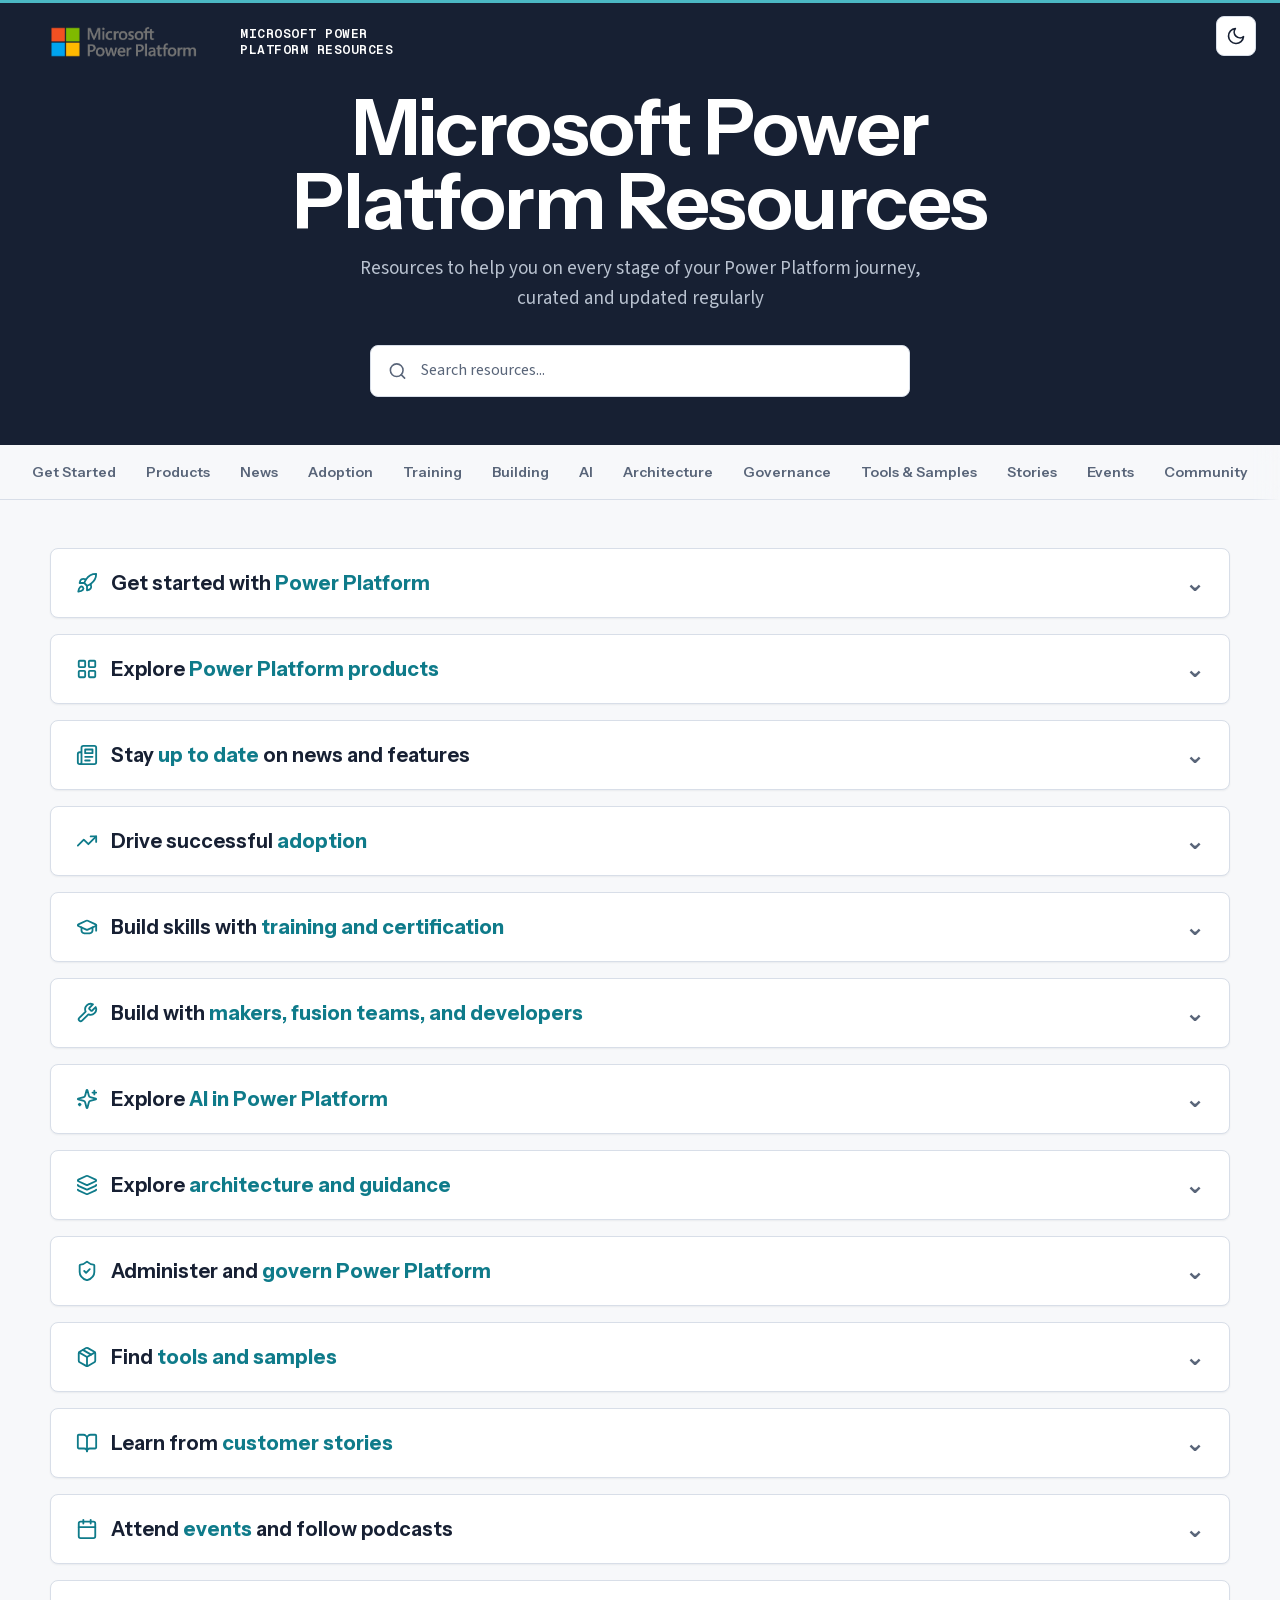
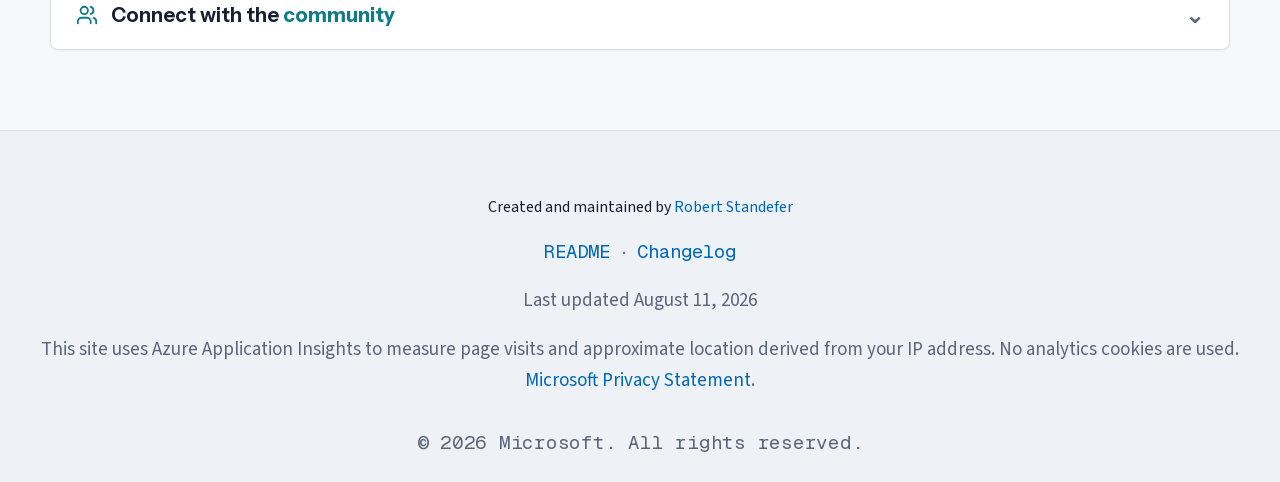
==== commit f45cad62: "added App insights" ====
--- a/index.html
+++ b/index.html
@@ -52,6 +52,8 @@
 	</script>
 	<link rel="stylesheet" href="assets/css/main.css" />
 	<link rel="icon" href="images/banner.png" sizes="32x32">
+<script src="assets/js/telemetry.js" defer></script>
+<link rel="stylesheet" href="assets/css/header-brand.css">
 </head>
 
 <body class="landing is-preload">
@@ -67,7 +69,7 @@
 		</button>
 	</div>
 	<header id="header" class="alt">
-		<h1 id="logo"><a href="index.html">Microsoft Power Platform Resources</a></h1>
+		<h1 id="logo"><a href="index.html"><img class="platform-logo" src="assets/img/ms-power-platform-logo-stacked-gray-rgb.png" alt="Microsoft Power Platform" width="200" height="60"><span>Microsoft Power Platform Resources</span></a></h1>
 	</header>
 
 	<!-- Banner -->
@@ -1093,6 +1095,7 @@
 				rel="noopener">Changelog</a>
 		</p>
 		<p class="last-updated">Last updated <time id="lastUpdated" datetime="2026-08-11">11 August 2026</time></p>
+		<p>This site uses Azure Application Insights to measure page visits and approximate location derived from your IP address. No analytics cookies are used. <a href="https://privacy.microsoft.com/privacystatement" target="_blank" rel="noopener">Microsoft Privacy Statement</a>.</p>
 		<p class="copyright">&copy; 2026 Microsoft. All rights reserved.<br />
 			<!-- <a href="#">Terms of Use</a>  -->
 	</footer>
--- a/assets/css/header-brand.css
+++ b/assets/css/header-brand.css
@@ -0,0 +1,66 @@
+.platform-logo {
+	display: block;
+	width: 200px;
+	height: 60px;
+	object-fit: cover;
+	flex: none;
+}
+
+.topbar .logo {
+	flex-shrink: 0;
+}
+
+.topbar .row {
+	gap: 16px;
+}
+
+#header {
+	padding: 12px 80px 12px 24px;
+}
+
+#header #logo a {
+	display: inline-flex;
+	align-items: center;
+	gap: 16px;
+}
+
+#header #logo span {
+	max-width: 180px;
+}
+
+@media (max-width: 560px) {
+	.platform-logo {
+		width: 144px;
+		height: 48px;
+	}
+
+	.topbar .row {
+		gap: 8px;
+	}
+
+	.topbar .powercat-logo img {
+		height: 20px;
+	}
+
+	#header {
+		padding: 12px 72px 12px 16px;
+	}
+
+	#header #logo span {
+		display: none;
+	}
+}
+
+@media (max-width: 360px) {
+	.platform-logo {
+		width: 120px;
+	}
+
+	.topbar .row {
+		gap: 6px;
+	}
+
+	.topbar .powercat-logo img {
+		height: 18px;
+	}
+}
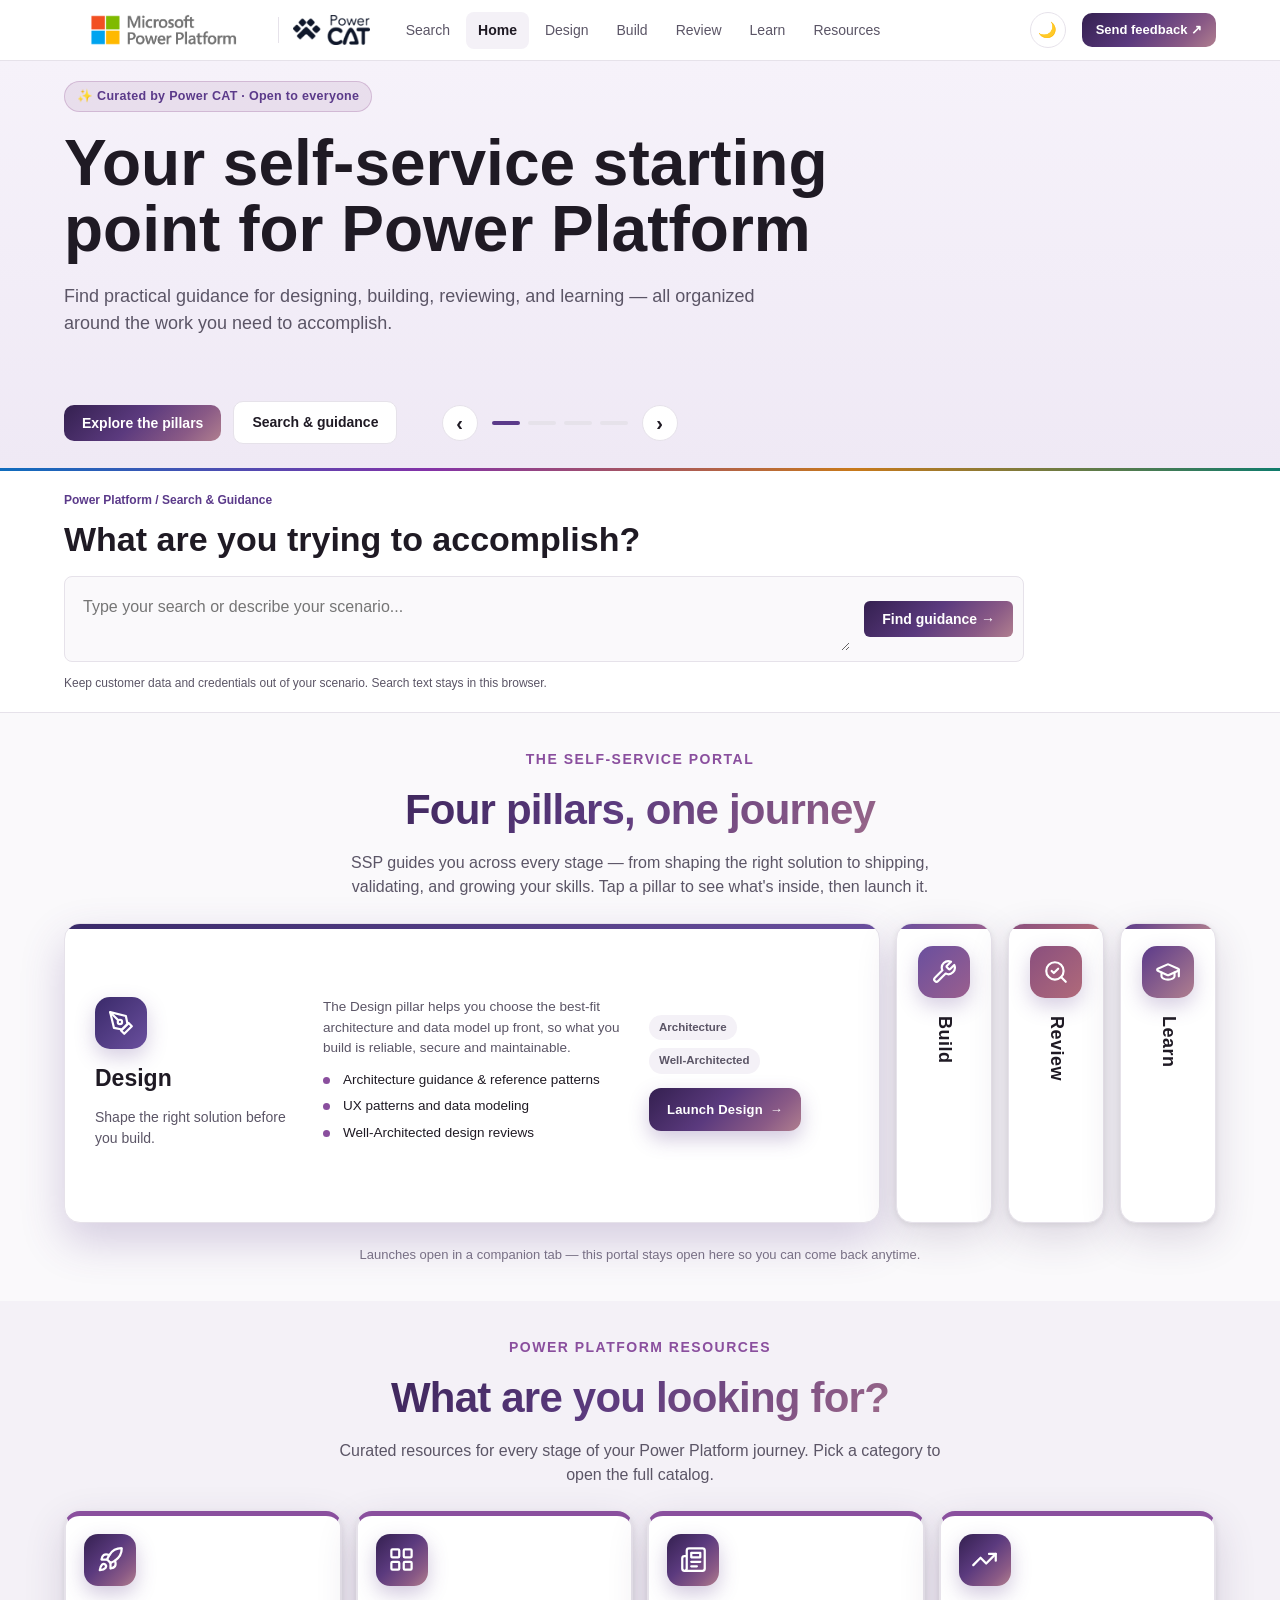
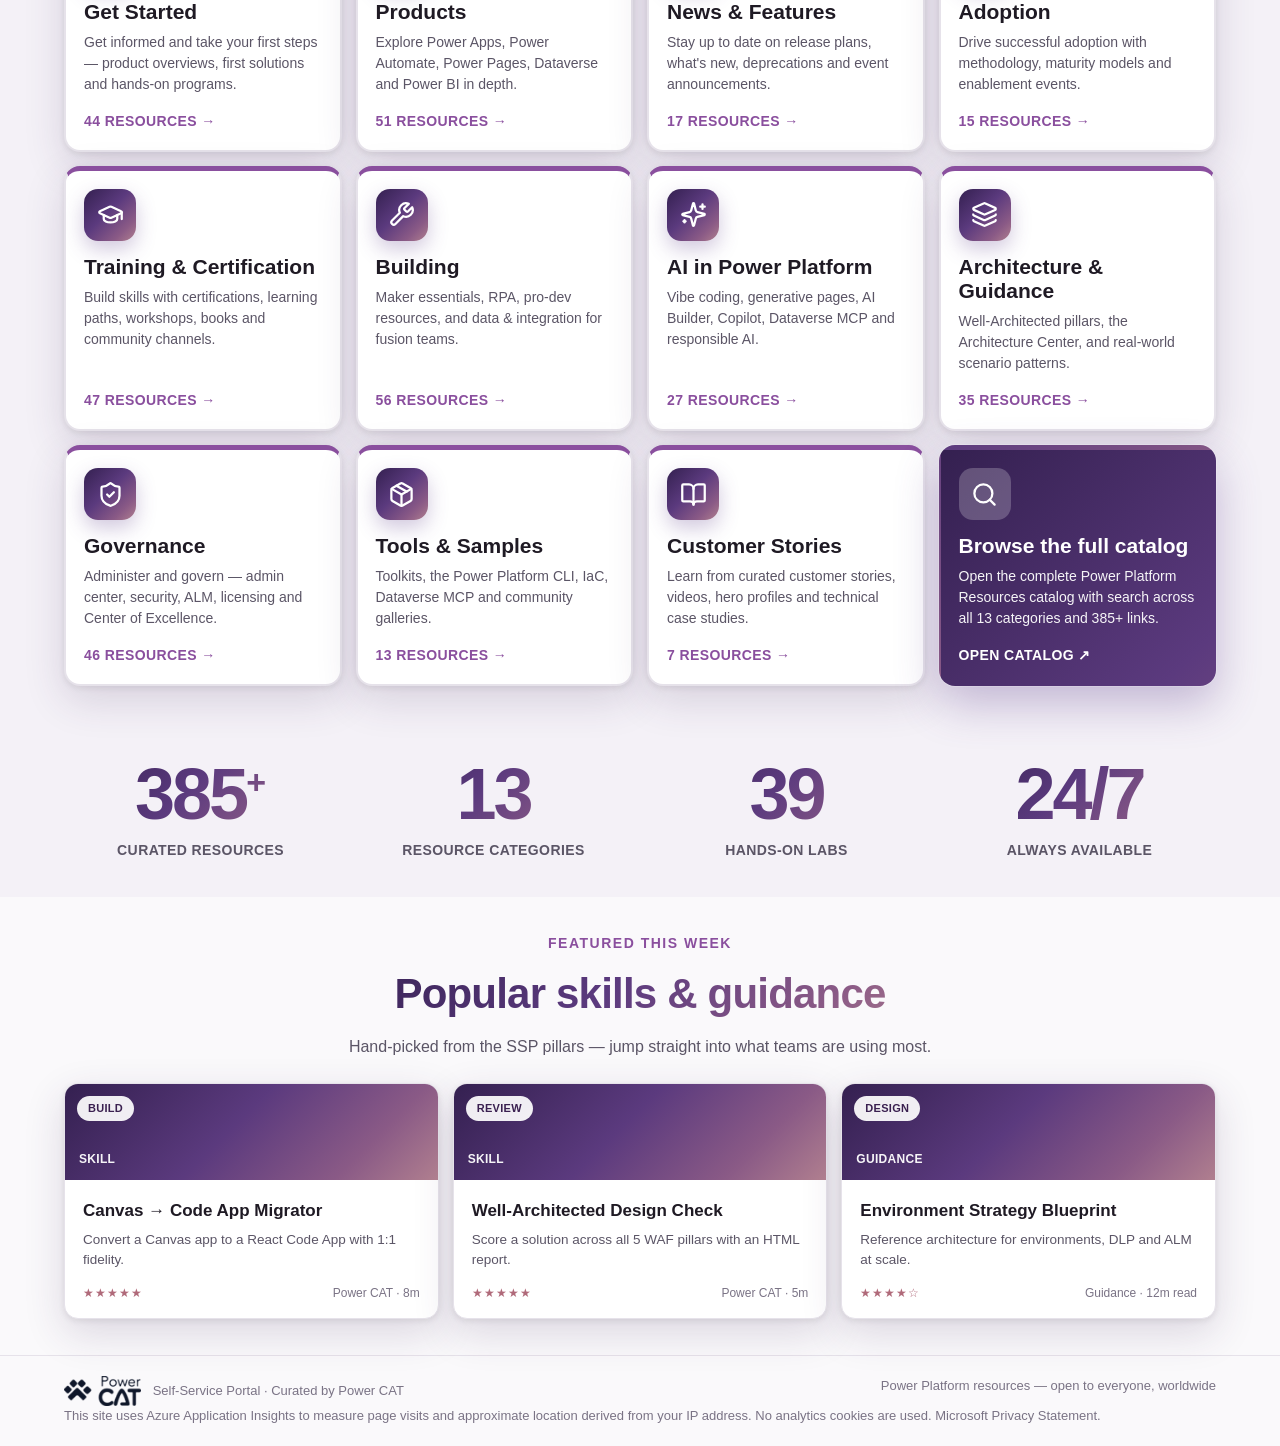
==== commit ec471b43: "Add cross-site guidance search and refine SSP pages" ====
--- a/index.html
+++ b/index.html
@@ -2,6 +2,19 @@
 <html>
 
 <head>
+	<script>
+		(() => {
+			const home = new URL("ssp-landing.html", window.location.href);
+			home.search = window.location.search;
+			home.hash = window.location.hash;
+			const theme = home.searchParams.get("clawpilotTheme");
+			if (!home.searchParams.has("scoutTheme") && (theme === "light" || theme === "dark")) {
+				home.searchParams.set("scoutTheme", theme);
+			}
+			window.location.replace(home.href);
+		})();
+	</script>
+	<noscript><meta http-equiv="refresh" content="0; url=ssp-landing.html" /></noscript>
 	<title>Microsoft Power Platform Resources</title>
 	<meta charset="utf-8" />
 	<meta name="viewport" content="width=device-width, initial-scale=1" />
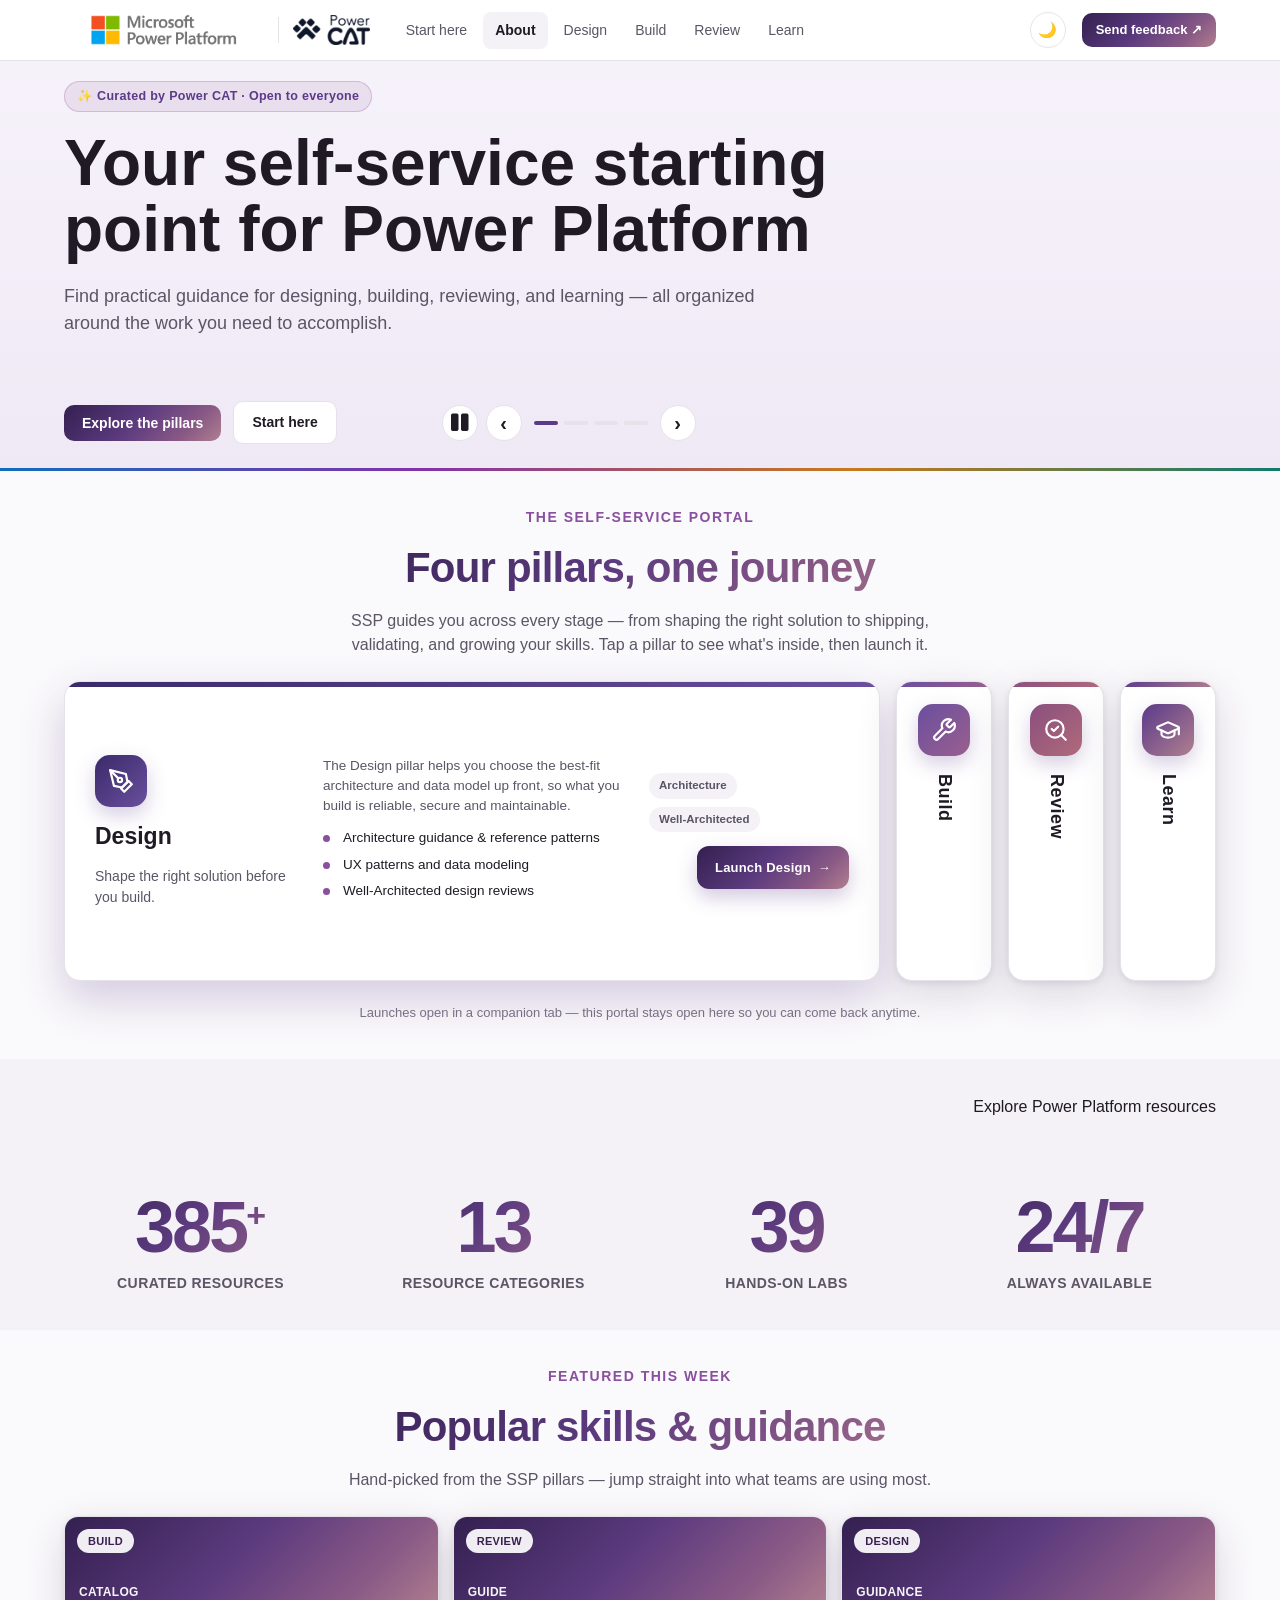
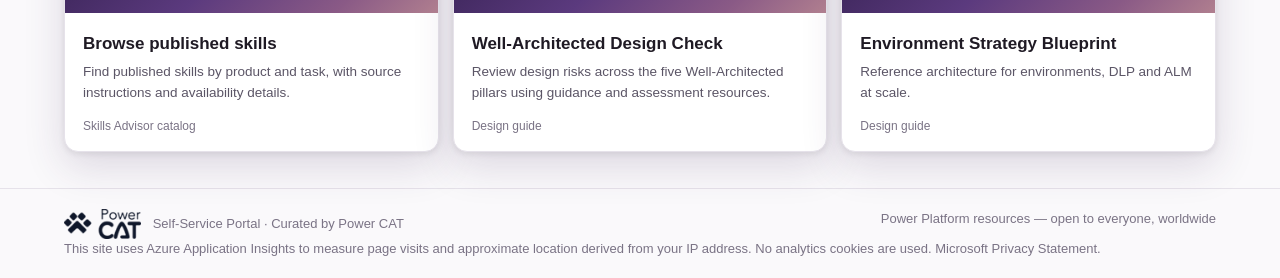
==== commit ea905f99: "Improve SSP design guidance, search relevance, and usability" ====
--- a/index.html
+++ b/index.html
@@ -4,7 +4,9 @@
 <head>
 	<script>
 		(() => {
-			const home = new URL("ssp-landing.html", window.location.href);
+			const resourceFragments = new Set(["resources", "get-started", "products", "news", "adoption", "training", "building", "ai-copilot", "architecture-guidance", "governance", "tools-samples", "stories", "events", "community"]);
+			const destination = resourceFragments.has(window.location.hash.slice(1)) ? "ssp-search.html" : "ssp-landing.html";
+			const home = new URL(destination, window.location.href);
 			home.search = window.location.search;
 			home.hash = window.location.hash;
 			const theme = home.searchParams.get("clawpilotTheme");
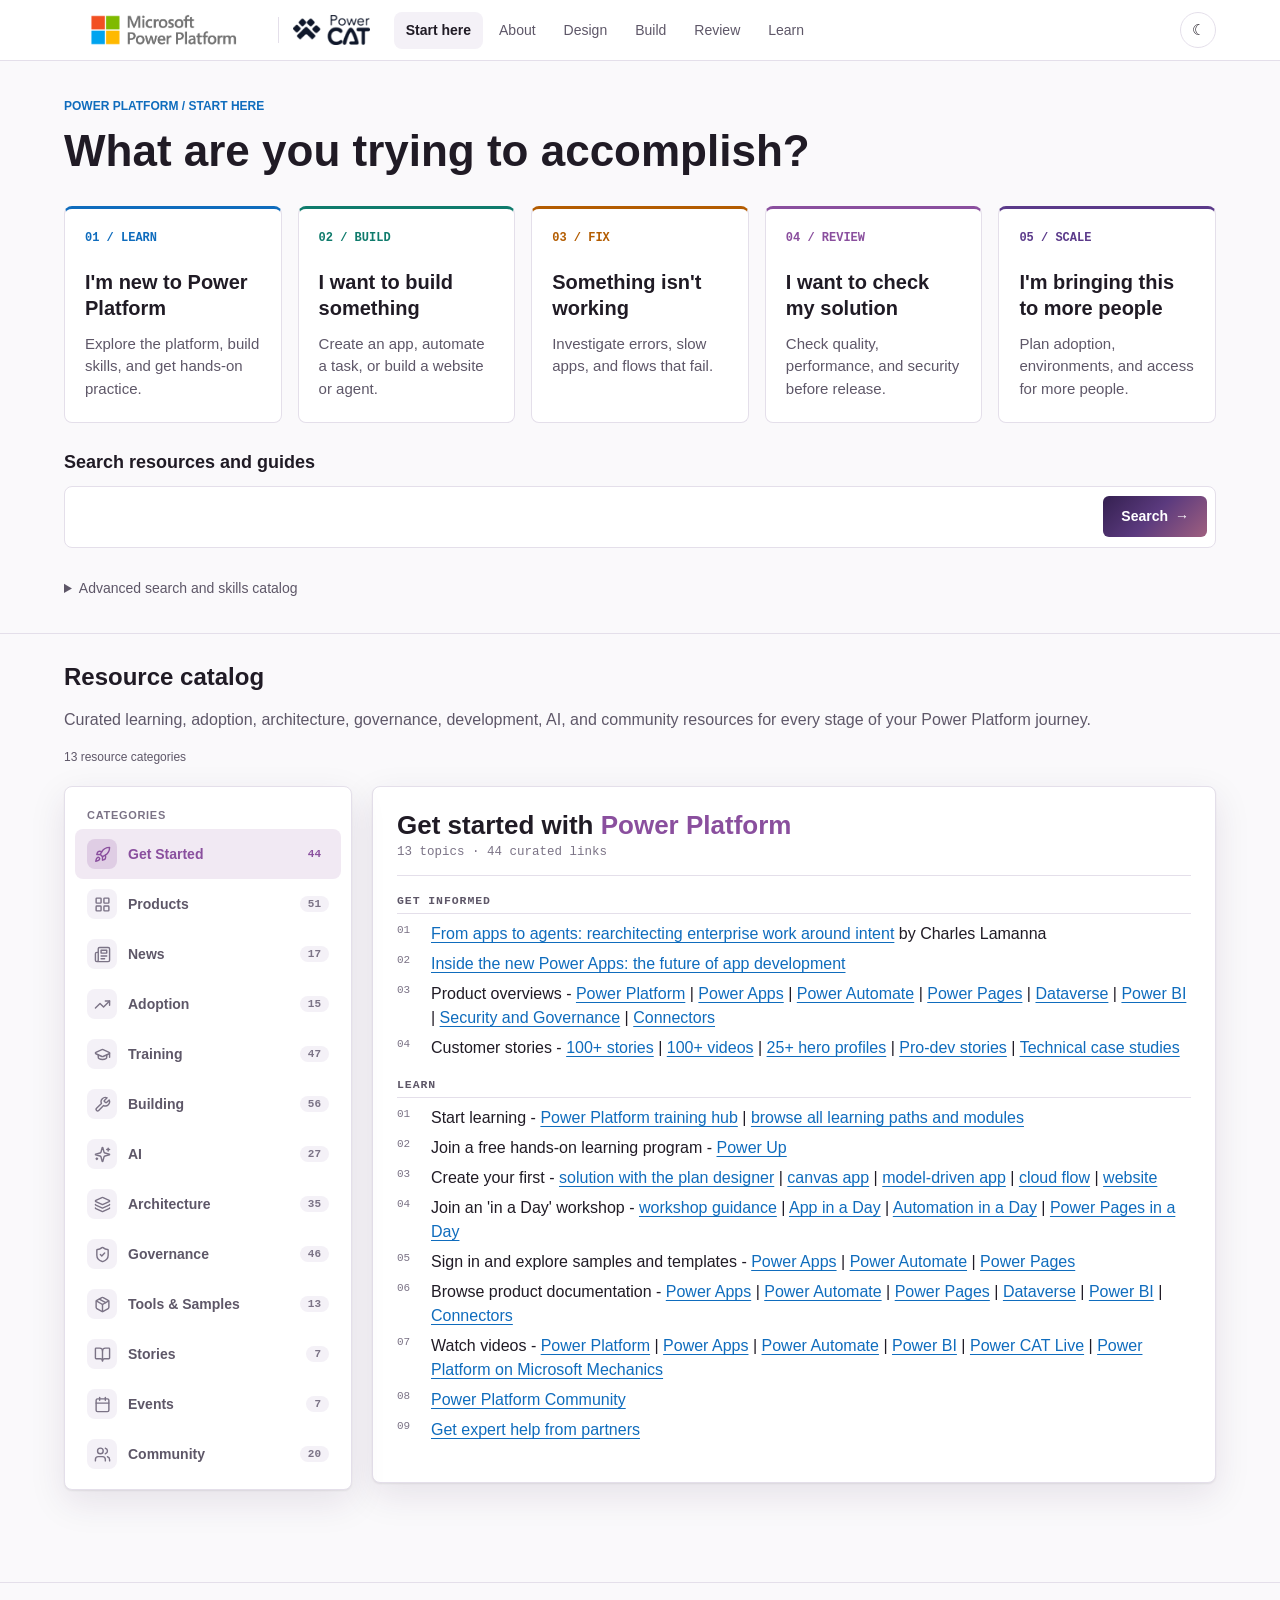
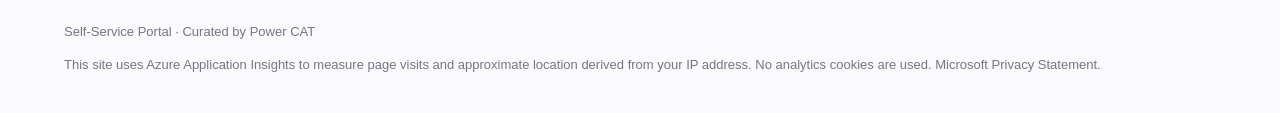
==== commit 4523c152: "Make Start here the default landing page with unified search" ====
--- a/index.html
+++ b/index.html
@@ -4,8 +4,7 @@
 <head>
 	<script>
 		(() => {
-			const resourceFragments = new Set(["resources", "get-started", "products", "news", "adoption", "training", "building", "ai-copilot", "architecture-guidance", "governance", "tools-samples", "stories", "events", "community"]);
-			const destination = resourceFragments.has(window.location.hash.slice(1)) ? "ssp-search.html" : "ssp-landing.html";
+			const destination = window.location.hash === "#pillars" ? "ssp-landing.html" : "ssp-search.html";
 			const home = new URL(destination, window.location.href);
 			home.search = window.location.search;
 			home.hash = window.location.hash;
@@ -16,7 +15,7 @@
 			window.location.replace(home.href);
 		})();
 	</script>
-	<noscript><meta http-equiv="refresh" content="0; url=ssp-landing.html" /></noscript>
+	<noscript><meta http-equiv="refresh" content="0; url=ssp-search.html" /></noscript>
 	<title>Microsoft Power Platform Resources</title>
 	<meta charset="utf-8" />
 	<meta name="viewport" content="width=device-width, initial-scale=1" />
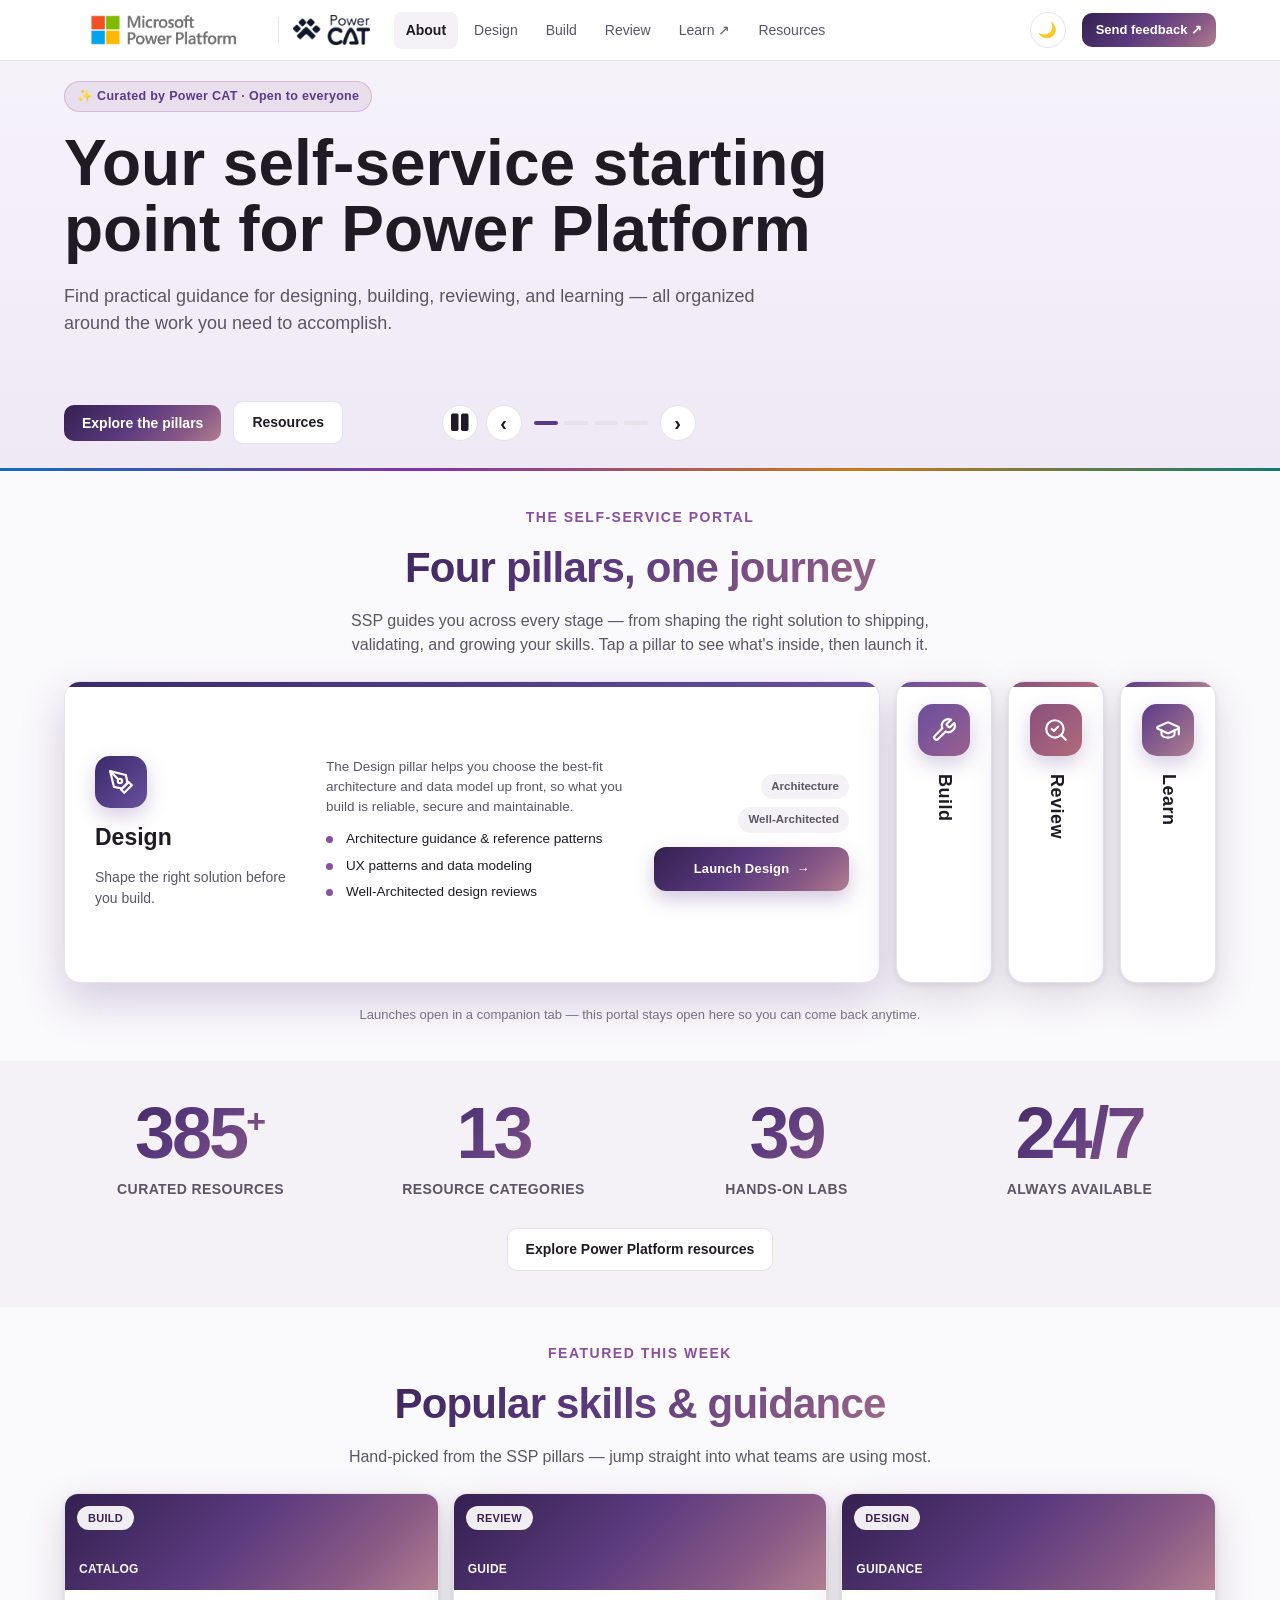
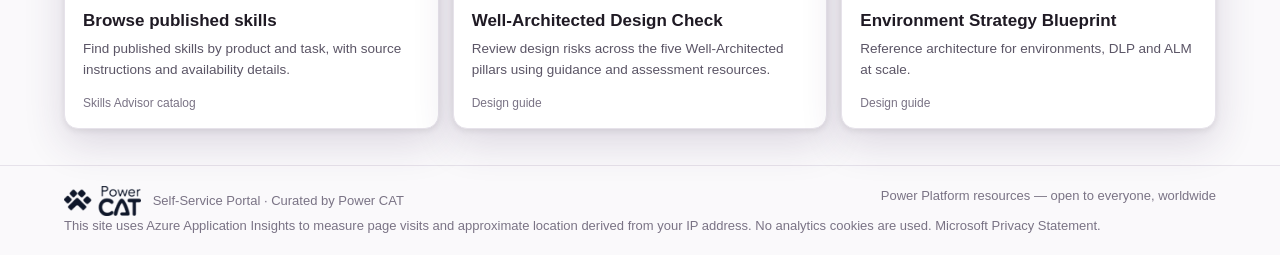
==== commit 1611c4c3: "Improve SSP recommendations, workshop search, navigation, and private analytics" ====
--- a/index.html
+++ b/index.html
@@ -4,7 +4,7 @@
 <head>
 	<script>
 		(() => {
-			const destination = window.location.hash === "#pillars" ? "ssp-landing.html" : "ssp-search.html";
+			const destination = !window.location.hash || window.location.hash === "#pillars" ? "ssp-landing.html" : "ssp-search.html";
 			const home = new URL(destination, window.location.href);
 			home.search = window.location.search;
 			home.hash = window.location.hash;
@@ -15,7 +15,7 @@
 			window.location.replace(home.href);
 		})();
 	</script>
-	<noscript><meta http-equiv="refresh" content="0; url=ssp-search.html" /></noscript>
+	<noscript><meta http-equiv="refresh" content="0; url=ssp-landing.html" /></noscript>
 	<title>Microsoft Power Platform Resources</title>
 	<meta charset="utf-8" />
 	<meta name="viewport" content="width=device-width, initial-scale=1" />
--- a/assets/css/header-brand.css
+++ b/assets/css/header-brand.css
@@ -1,3 +1,94 @@
+body :is(.outcome, #goalChoices .journey-choice, .fcard, .path-choice) {
+	transform: none;
+	transition: transform .18s ease, box-shadow .18s ease;
+}
+
+@media (hover: hover) and (pointer: fine) {
+	body :is(.outcome, #goalChoices .journey-choice, .fcard, .path-choice):hover {
+		transform: translateY(-3px);
+		box-shadow: var(--card-selection-shadow, 0 0 transparent), var(--shadow);
+	}
+}
+
+body :is(.outcome, #goalChoices .journey-choice, .fcard, .path-choice):focus-visible {
+	transform: translateY(-3px);
+	box-shadow: var(--card-selection-shadow, 0 0 transparent), var(--shadow);
+	outline: 3px solid var(--design, var(--brand));
+	outline-offset: 3px;
+}
+
+.path-choice[aria-pressed="true"] {
+	--card-selection-shadow: inset 0 3px var(--topic-accent);
+}
+
+@media (prefers-reduced-motion: reduce) {
+	body :is(.outcome, #goalChoices .journey-choice, .fcard, .path-choice),
+	body :is(.outcome, #goalChoices .journey-choice, .fcard, .path-choice):is(:hover, :focus-visible) {
+		transform: none;
+		transition: none;
+	}
+}
+
+.external-preview {
+	box-sizing: border-box;
+	width: min(560px, calc(100% - 32px));
+	max-height: calc(100dvh - 32px);
+	margin: auto;
+	padding: 28px;
+	border: 1px solid var(--border);
+	border-radius: 8px;
+	background: var(--surface);
+	color: var(--text);
+	box-shadow: var(--shadow);
+	overflow: auto;
+	overflow-wrap: anywhere;
+}
+
+.external-preview::backdrop {
+	background: var(--text);
+	opacity: .35;
+}
+
+.external-preview h2 {
+	margin: 8px 0 16px;
+	font-size: 24px;
+	line-height: 1.25;
+}
+
+.external-preview p {
+	margin: 0 0 16px;
+	line-height: 1.6;
+}
+
+.external-preview-kicker {
+	color: var(--muted);
+	font-size: 13px;
+	font-weight: 700;
+}
+
+.external-preview-destination {
+	padding: 16px 0 0;
+	border-top: 1px solid var(--border);
+	font-size: 14px;
+}
+
+#externalPreviewNote {
+	color: var(--muted);
+	font-size: 14px;
+}
+
+.external-preview-actions {
+	display: flex;
+	flex-wrap: wrap;
+	justify-content: flex-end;
+	gap: 12px;
+}
+
+.external-preview :focus-visible {
+	outline: 3px solid var(--design, var(--brand));
+	outline-offset: 3px;
+}
+
 .platform-logo {
 	display: block;
 	width: 200px;
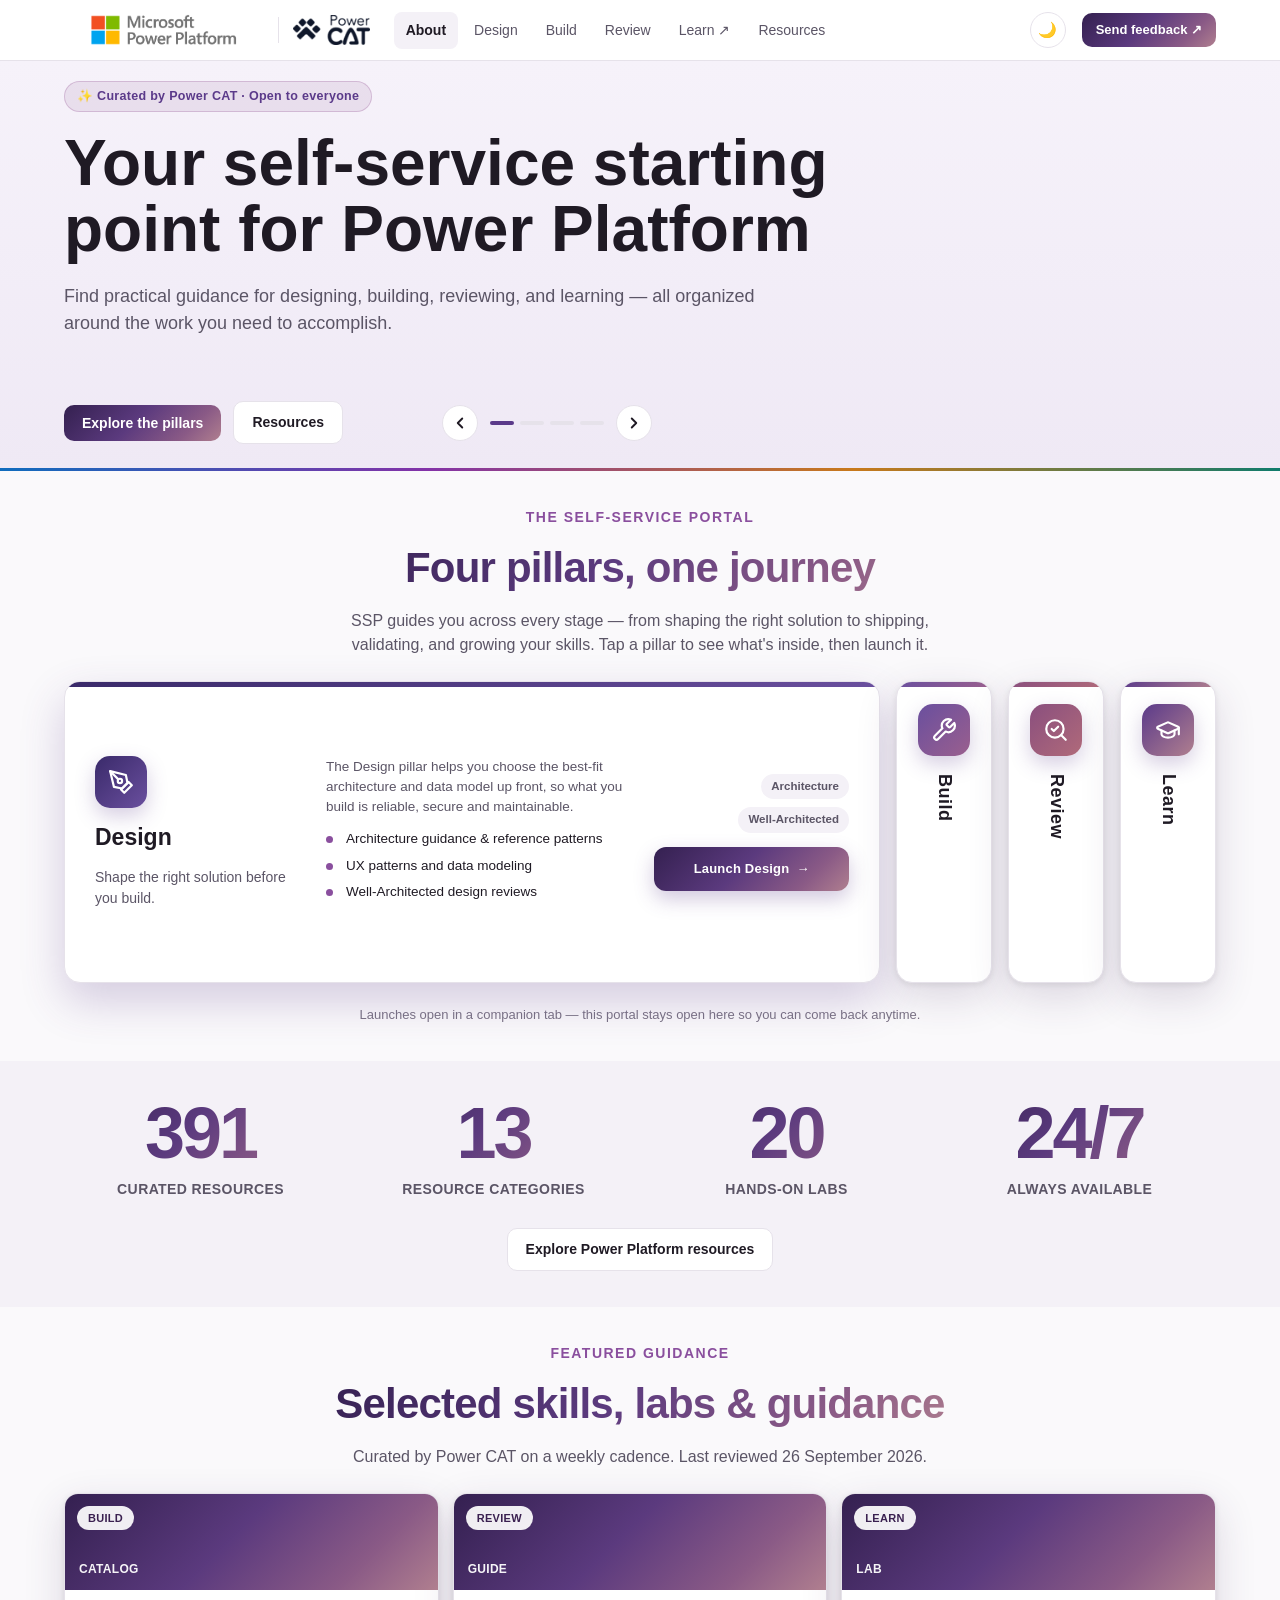
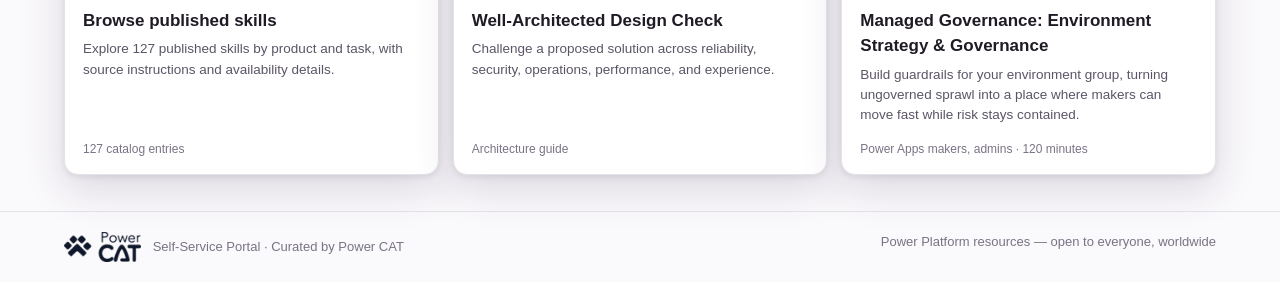
==== commit 6fe4e4cc: "Improve guided portal journeys and content refresh Co-authored-by: Copilot <223556219+Copilot@users." ====
--- a/index.html
+++ b/index.html
@@ -66,7 +66,6 @@
 	</script>
 	<link rel="stylesheet" href="assets/css/main.css" />
 	<link rel="icon" href="images/banner.png" sizes="32x32">
-<script src="assets/js/telemetry.js" defer></script>
 <link rel="stylesheet" href="assets/css/header-brand.css">
 </head>
 
@@ -1109,7 +1108,6 @@
 				rel="noopener">Changelog</a>
 		</p>
 		<p class="last-updated">Last updated <time id="lastUpdated" datetime="2026-08-11">11 August 2026</time></p>
-		<p>This site uses Azure Application Insights to measure page visits and approximate location derived from your IP address. No analytics cookies are used. <a href="https://privacy.microsoft.com/privacystatement" target="_blank" rel="noopener">Microsoft Privacy Statement</a>.</p>
 		<p class="copyright">&copy; 2026 Microsoft. All rights reserved.<br />
 			<!-- <a href="#">Terms of Use</a>  -->
 	</footer>
--- a/assets/css/header-brand.css
+++ b/assets/css/header-brand.css
@@ -31,15 +31,19 @@
 
 .external-preview {
 	box-sizing: border-box;
-	width: min(560px, calc(100% - 32px));
-	max-height: calc(100dvh - 32px);
-	margin: auto;
-	padding: 28px;
-	border: 1px solid var(--border);
-	border-radius: 8px;
+	width: min(560px, 100%);
+	max-width: none;
+	height: 100dvh;
+	max-height: 100dvh;
+	inset: 0 0 0 auto;
+	margin: 0 0 0 auto;
+	padding: 32px;
+	border: 0;
+	border-left: 1px solid var(--border);
+	border-radius: 0;
 	background: var(--surface);
 	color: var(--text);
-	box-shadow: var(--shadow);
+	box-shadow: -12px 0 32px rgb(0 0 0 / .18);
 	overflow: auto;
 	overflow-wrap: anywhere;
 }
@@ -61,9 +65,33 @@
 }
 
 .external-preview-kicker {
+	padding-right: 40px;
 	color: var(--muted);
 	font-size: 13px;
 	font-weight: 700;
+}
+
+.external-preview-close {
+	position: absolute;
+	top: 12px;
+	right: 12px;
+	display: grid;
+	place-items: center;
+	width: 44px;
+	height: 44px;
+	padding: 0;
+	border: 1px solid var(--border);
+	border-radius: 4px;
+	background: var(--surface);
+	color: var(--text);
+	font: inherit;
+	font-size: 28px;
+	line-height: 1;
+	cursor: pointer;
+}
+
+.external-preview-close:hover {
+	background: var(--surface-2);
 }
 
 .external-preview-destination {
@@ -87,6 +115,24 @@
 .external-preview :focus-visible {
 	outline: 3px solid var(--design, var(--brand));
 	outline-offset: 3px;
+}
+
+.design-return-context {
+	display: inline-flex;
+	margin: 16px 20px 0;
+	color: var(--design, var(--brand));
+	font-size: 14px;
+	font-weight: 600;
+	text-decoration: underline;
+	text-underline-offset: 3px;
+}
+
+@media (max-width: 600px) {
+	.external-preview {
+		width: 100%;
+		padding: 24px 20px;
+		border-left: 0;
+	}
 }
 
 .platform-logo {
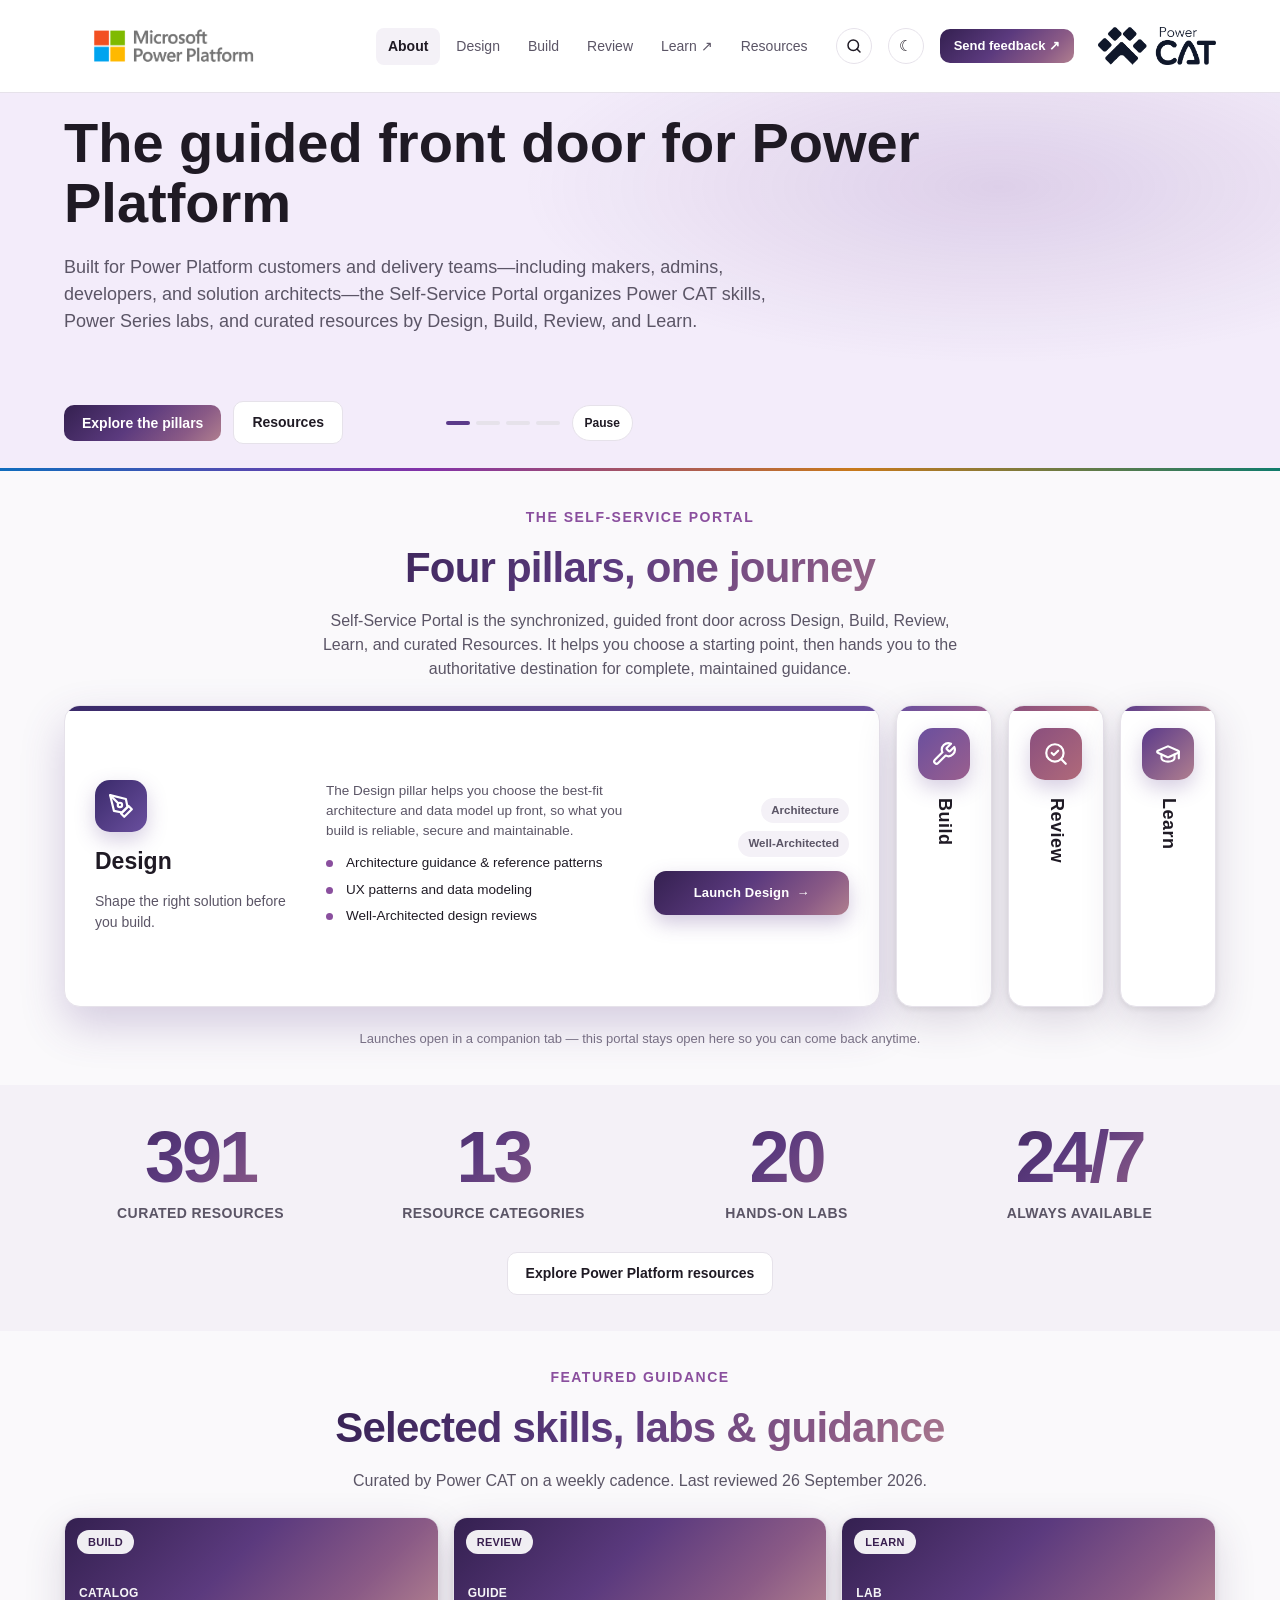
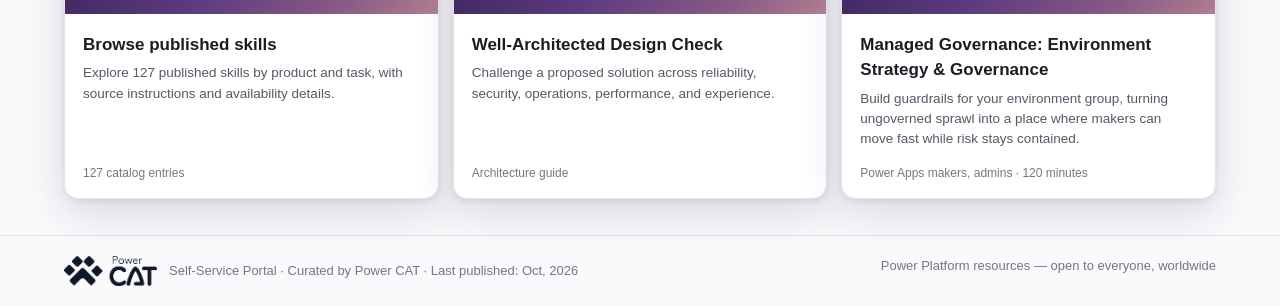
==== commit 968c9d22: "Update portal ownership and public URL Co-authored-by: Copilot <223556219+Copilot@users.noreply.gith" ====
--- a/index.html
+++ b/index.html
@@ -1099,7 +1099,7 @@
 	</section>
 	<!-- Footer -->
 	<footer id="footer">
-		Created and maintained by <a href="https://linkedin.com/in/rstandefer">Robert Standefer</a>
+		Created and maintained by Power CAT
 		<p class="footer-links">
 			<a href="https://github.com/microsoft/power-platform-resources/blob/main/README.md" target="_blank"
 				rel="noopener">README</a>
--- a/assets/css/header-brand.css
+++ b/assets/css/header-brand.css
@@ -137,10 +137,19 @@
 
 .platform-logo {
 	display: block;
-	width: 200px;
-	height: 60px;
-	object-fit: cover;
+	width: 220px;
+	height: 92px;
+	object-fit: contain;
 	flex: none;
+}
+
+.header-search svg {
+	width: 18px;
+	height: 18px;
+	fill: none;
+	stroke: currentColor;
+	stroke-width: 2;
+	stroke-linecap: round;
 }
 
 .topbar .logo {
@@ -148,7 +157,34 @@
 }
 
 .topbar .row {
+	height: 92px;
 	gap: 16px;
+}
+
+.topbar .header-powercat {
+	display: inline-flex;
+	align-items: center;
+	flex: none;
+	margin-left: 8px;
+}
+
+.topbar .header-powercat img {
+	display: block;
+	width: 118px;
+	height: 46px;
+	object-fit: contain;
+}
+
+.topbar .header-powercat .logo-on-dark {
+	display: none;
+}
+
+html[data-theme="dark"] .topbar .header-powercat .logo-on-light {
+	display: none;
+}
+
+html[data-theme="dark"] .topbar .header-powercat .logo-on-dark {
+	display: block;
 }
 
 #header {
@@ -165,18 +201,57 @@
 	max-width: 180px;
 }
 
+@media (min-width: 1081px) {
+	.topbar nav.main {
+		margin-left: auto;
+	}
+
+	.topbar .spacer {
+		display: none;
+	}
+}
+
+@media (max-width: 1080px) {
+	.topbar nav.main {
+		top: 92px;
+	}
+}
+
 @media (max-width: 560px) {
 	.platform-logo {
-		width: 144px;
-		height: 48px;
+		width: 150px;
+		height: 63px;
 	}
 
 	.topbar .row {
+		height: 87px;
 		gap: 8px;
 	}
 
-	.topbar .powercat-logo img {
-		height: 20px;
+	.topbar nav.main {
+		top: 87px;
+	}
+
+	.topbar .header-powercat {
+		order: 2;
+		margin-left: 0;
+	}
+
+	.topbar .header-powercat img {
+		width: 76px;
+		height: 30px;
+	}
+
+	.topbar .menu-toggle {
+		order: 3;
+	}
+
+	.topbar .header-search {
+		order: 4;
+	}
+
+	.topbar #themeBtn {
+		order: 5;
 	}
 
 	#header {
@@ -188,16 +263,43 @@
 	}
 }
 
+@media (max-width: 440px) {
+	.topbar .header-powercat {
+		display: none;
+	}
+}
+
 @media (max-width: 360px) {
 	.platform-logo {
-		width: 120px;
+		width: 126px;
 	}
 
 	.topbar .row {
 		gap: 6px;
 	}
 
-	.topbar .powercat-logo img {
-		height: 18px;
+	.topbar .header-powercat img {
+		width: 63px;
+		height: 25px;
+	}
+}
+
+@media (max-width: 300px) {
+	.wrap {
+		padding-right: 16px;
+		padding-left: 16px;
+	}
+
+	.platform-logo {
+		width: 80px;
+		height: 48px;
+	}
+
+	.topbar .row {
+		gap: 6px;
+	}
+
+	.topbar .header-powercat {
+		display: none;
 	}
 }
